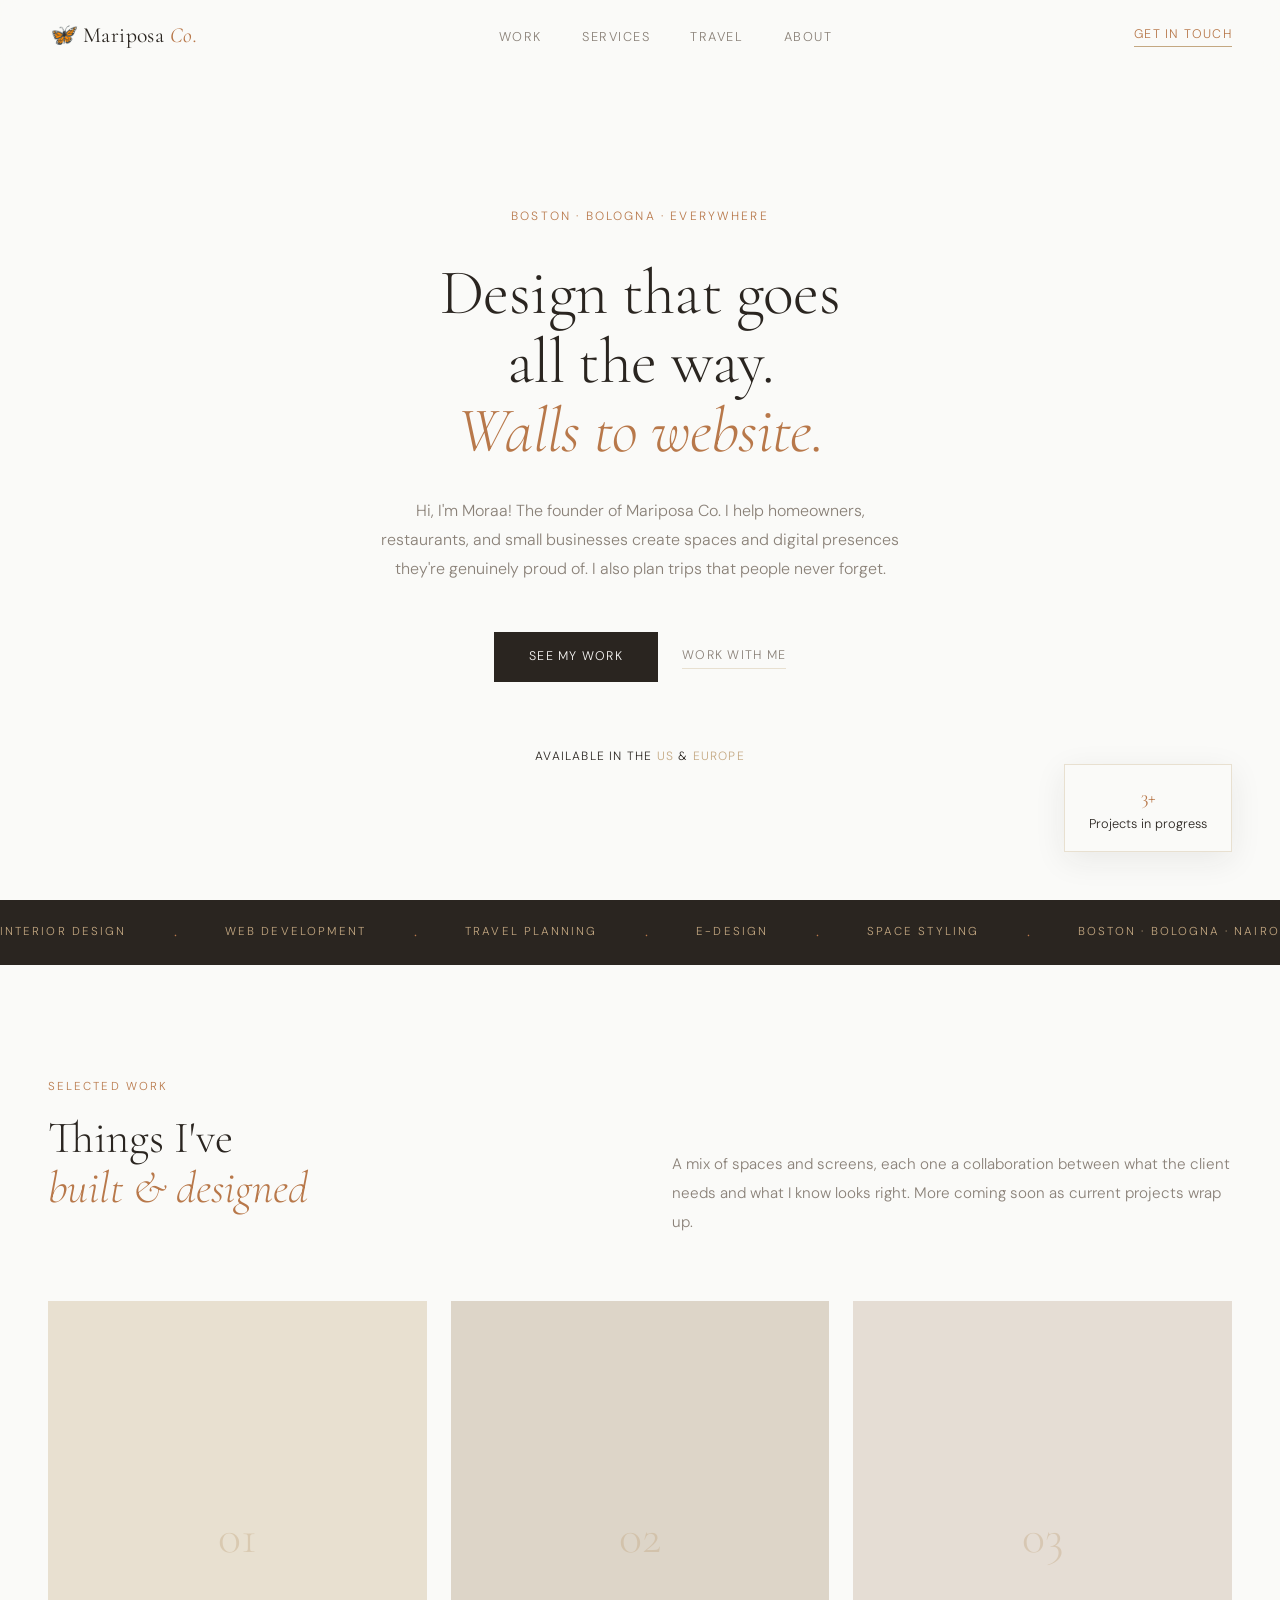
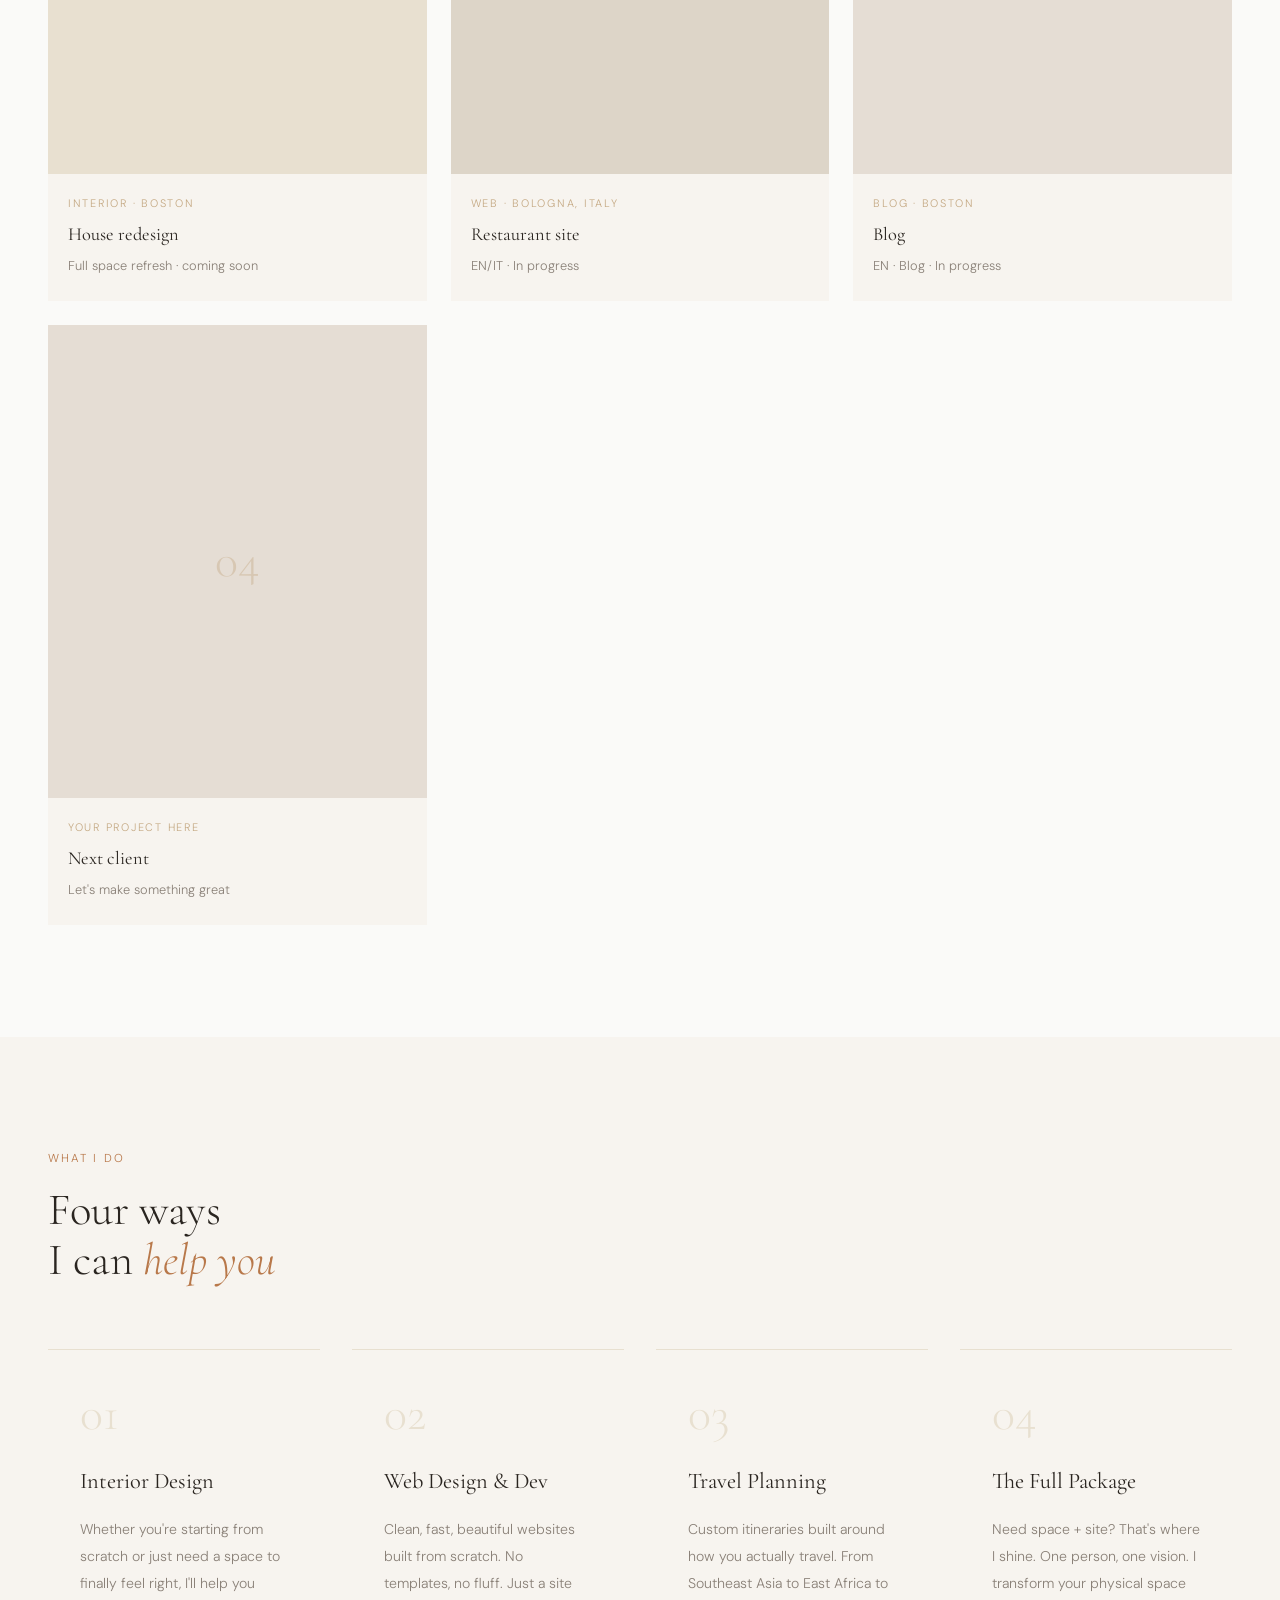
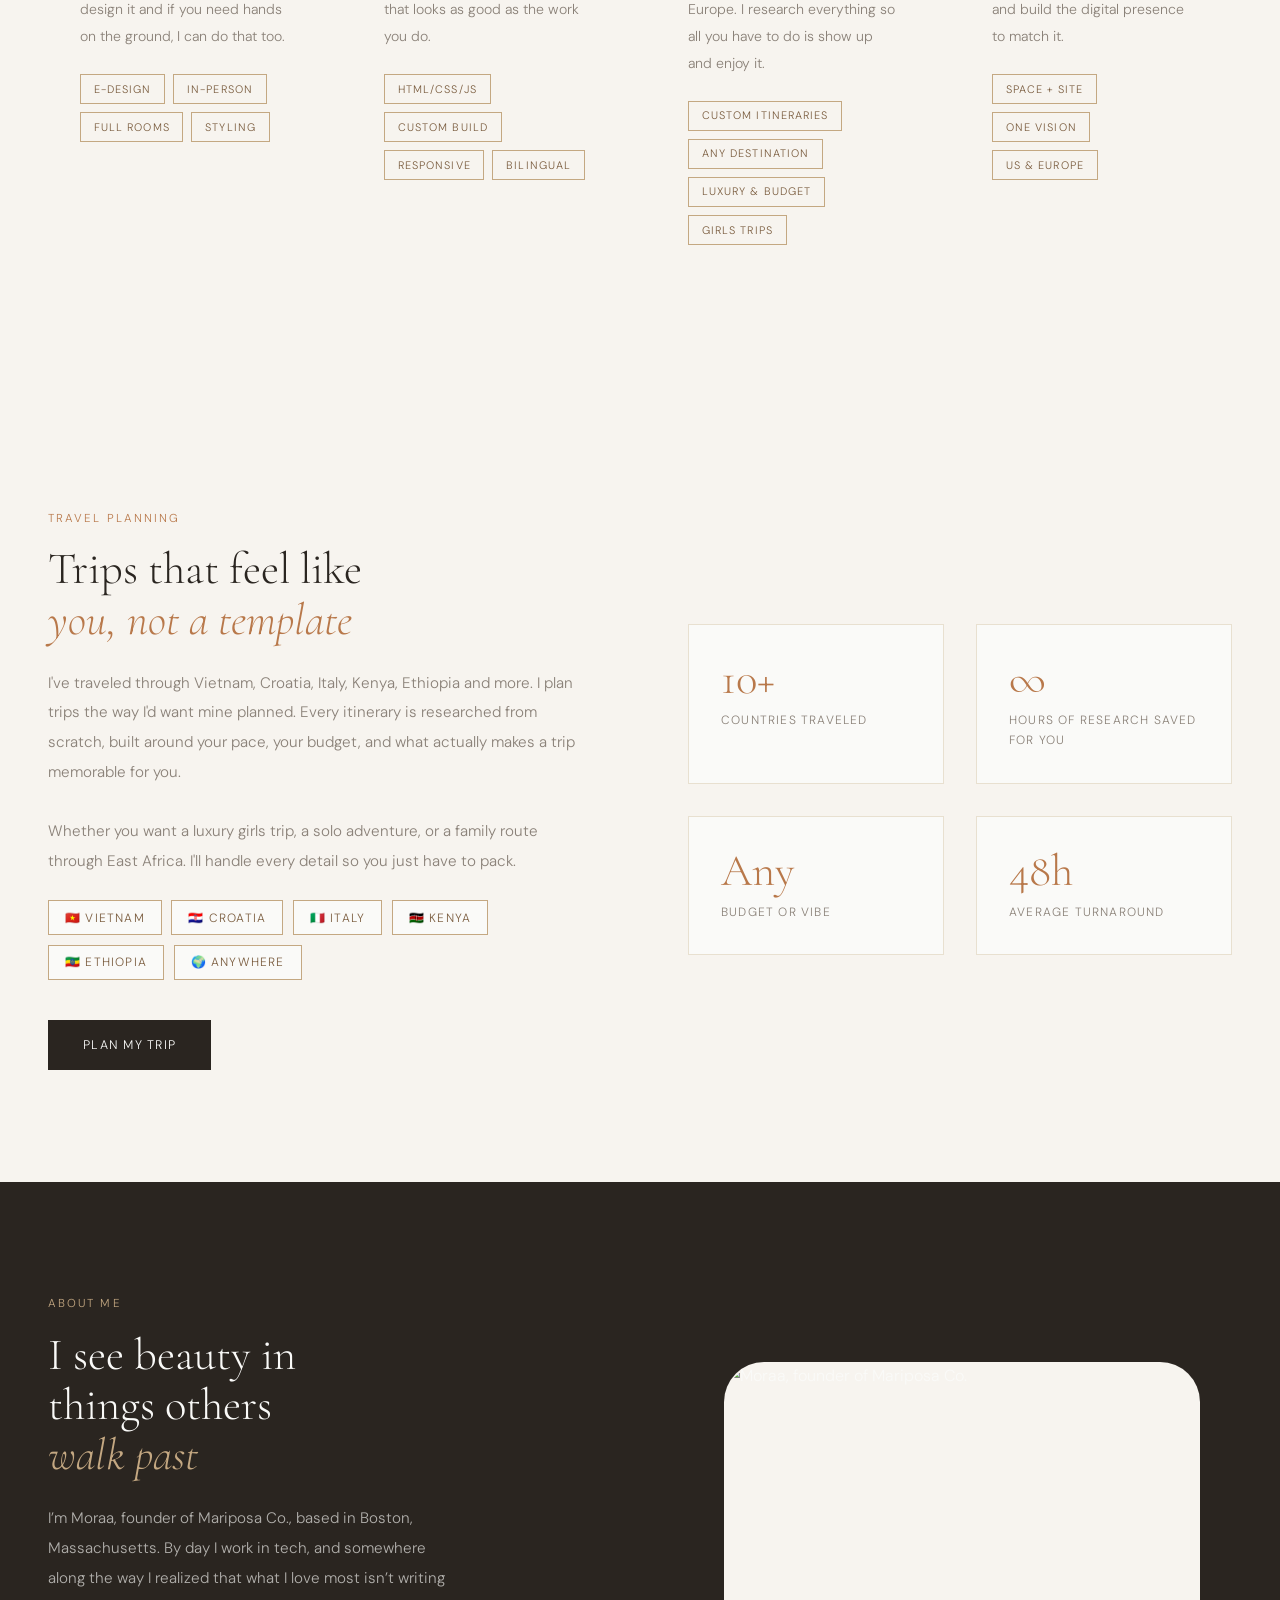
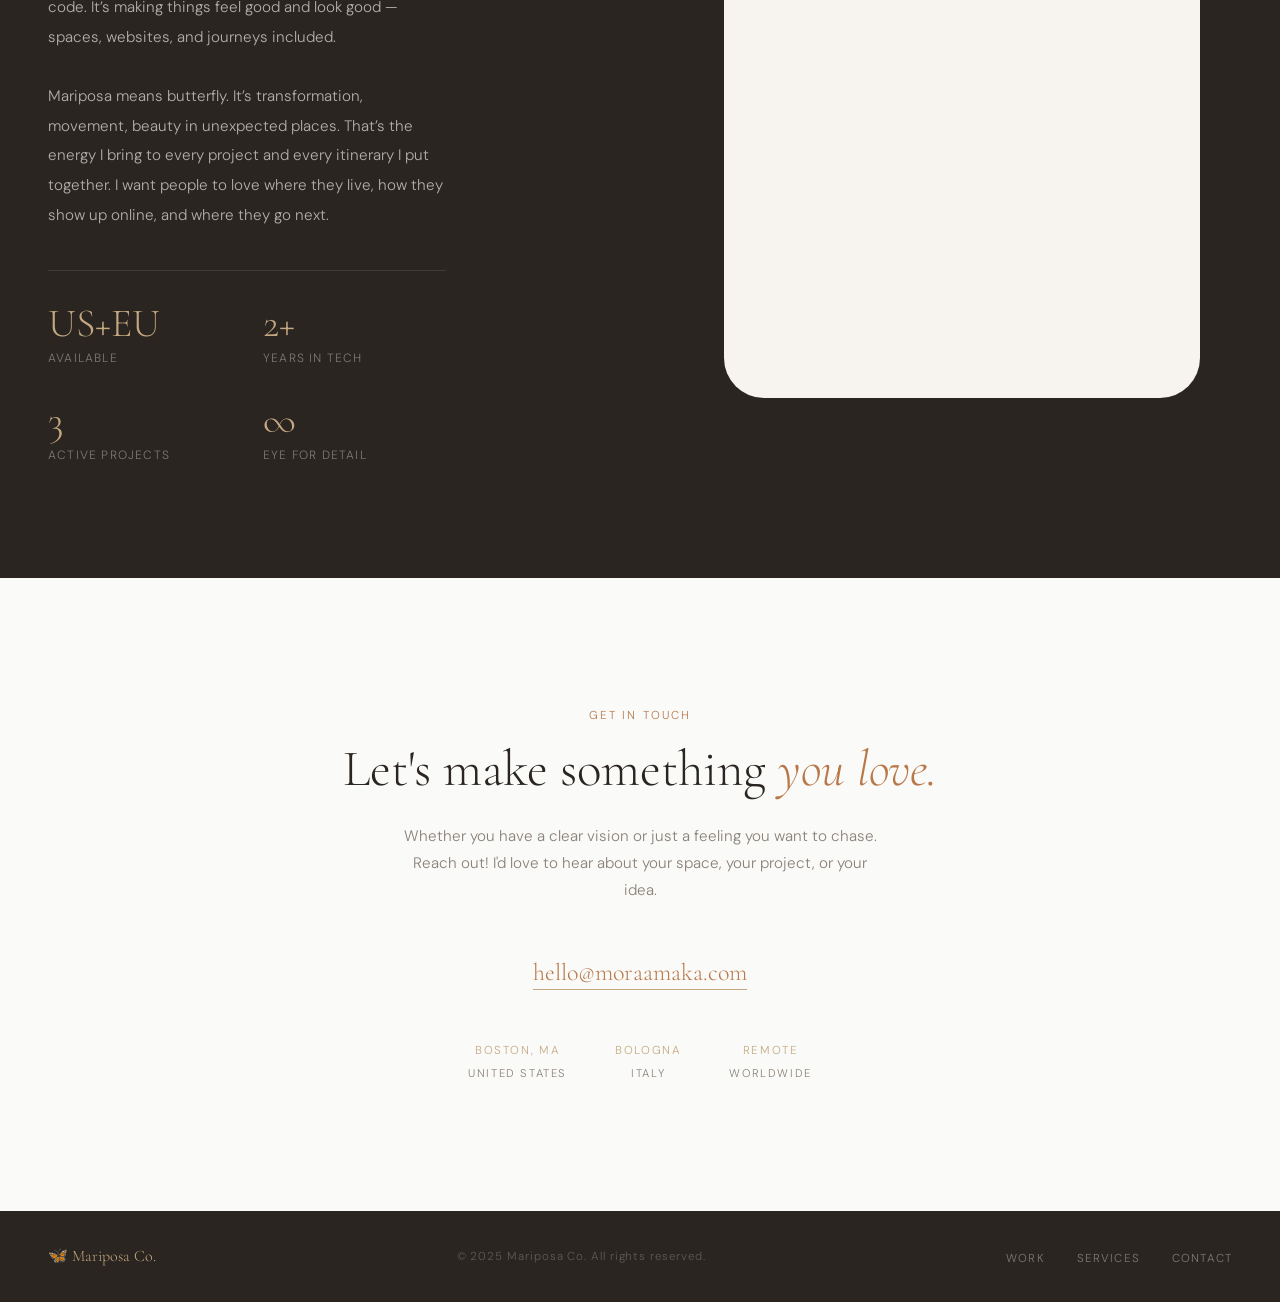
==== index.html @ f2d94863 "Mariposa website foundations" ====
<!DOCTYPE html>
<html lang="en">
<head>
  <meta charset="UTF-8">
  <meta name="viewport" content="width=device-width, initial-scale=1.0">
  <title>Mariposa Co. — Design & Travel, Beautifully Done</title>
  <link rel="preconnect" href="https://fonts.googleapis.com">
  <link rel="preconnect" href="https://fonts.gstatic.com" crossorigin>
  <link href="https://fonts.googleapis.com/css2?family=Cormorant+Garamond:ital,wght@0,300;0,400;0,500;1,300;1,400&family=DM+Sans:wght@300;400;500&display=swap" rel="stylesheet">
  <link rel="stylesheet" href="style.css">
</head>
<body>

<nav id="nav">
  <a href="#" class="nav-logo"><span class="nav-butterfly">🦋</span> Mariposa <span>Co.</span></a>
  <ul class="nav-links">
    <li><a href="#work">Work</a></li>
    <li><a href="#services">Services</a></li>
    <li><a href="#travel">Travel</a></li>
    <li><a href="#about">About</a></li>
  </ul>
  <a href="#contact" class="nav-cta">Get in touch</a>
</nav>

<section class="hero" id="home">
  <div class="hero-full">
    <p class="hero-eyebrow">Boston · Bologna · Everywhere</p>
    <h1 class="hero-headline">
      Design that goes<br>
      all the way.<br>
      <em>Walls to website.</em>
    </h1>
    <p class="hero-sub">
      Hi, I'm Moraa! The founder of Mariposa Co. I help homeowners, restaurants, and small businesses create spaces and digital presences they're genuinely proud of. I also plan trips that people never forget.
    </p>
    <div class="hero-actions">
      <a href="#work" class="btn-primary">See my work</a>
      <a href="#contact" class="btn-ghost">Work with me</a>
    </div>
    <p class="hero-location">Available in the <span>US</span> &amp; <span>Europe</span></p>
  </div>
  <div class="hero-tag">
    <strong>3+</strong>
    Projects in progress
  </div>
</section>

<div class="marquee-wrap">
  <div class="marquee-track">
    <span class="marquee-item">Interior Design</span>
    <span class="marquee-dot">·</span>
    <span class="marquee-item">Web Development</span>
    <span class="marquee-dot">·</span>
    <span class="marquee-item">Travel Planning</span>
    <span class="marquee-dot">·</span>
    <span class="marquee-item">E-Design</span>
    <span class="marquee-dot">·</span>
    <span class="marquee-item">Space Styling</span>
    <span class="marquee-dot">·</span>
    <span class="marquee-item">Boston · Bologna · Nairobi</span>
    <span class="marquee-dot">·</span>
    <span class="marquee-item">Interior Design</span>
    <span class="marquee-dot">·</span>
    <span class="marquee-item">Web Development</span>
    <span class="marquee-dot">·</span>
    <span class="marquee-item">Travel Planning</span>
    <span class="marquee-dot">·</span>
    <span class="marquee-item">E-Design</span>
    <span class="marquee-dot">·</span>
    <span class="marquee-item">Space Styling</span>
    <span class="marquee-dot">·</span>
    <span class="marquee-item">Boston · Bologna · Nairobi</span>
    <span class="marquee-dot">·</span>
  </div>
</div>

<section class="work" id="work">
  <div class="work-intro">
    <div>
      <p class="section-label reveal">Selected work</p>
      <h2 class="section-title reveal">Things I've<br><em>built & designed</em></h2>
    </div>
    <p class="work-desc reveal">
      A mix of spaces and screens, each one a collaboration between what the client needs and what I know looks right. More coming soon as current projects wrap up.
    </p>
  </div>

  <div class="work-grid">
    <div class="work-card reveal">
      <div class="work-card-img">
        <div class="work-card-img-inner">01</div>
        <div class="work-card-overlay">
          <a href="project-mather.html" target="_blank" rel="noopener"> View project →</a>
        </div>
      </div>
      <div class="work-card-body">
        <p class="work-card-type">Interior · Boston</p>
        <h3 class="work-card-title">House redesign</h3>
        <p class="work-card-sub">Full space refresh · coming soon</p>
      </div>
    </div>

    <div class="work-card reveal">
      <div class="work-card-img" style="background: #DDD5C8;">
        <div class="work-card-img-inner">02</div>
        <div class="work-card-overlay">View project →</div>
      </div>
      <div class="work-card-body">
        <p class="work-card-type">Web · Bologna, Italy</p>
        <h3 class="work-card-title">Restaurant site</h3>
        <p class="work-card-sub">EN/IT · In progress</p>
      </div>
    </div>

    <div class="work-card reveal">
      <div class="work-card-img" style="background: #E5DDD4;">
        <div class="work-card-img-inner">03</div>
        <div class="work-card-overlay">Coming soon</div>
      </div>
      <div class="work-card-body">
        <p class="work-card-type"> Blog · Boston</p>
        <h3 class="work-card-title">Blog</h3>
        <p class="work-card-sub">EN · Blog · In progress </p>
      </div>
    </div>
    <div class="work-card reveal">
      <div class="work-card-img" style="background: #E5DDD4;">
        <div class="work-card-img-inner">04</div>
        <div class="work-card-overlay">Coming soon</div>
      </div>
      <div class="work-card-body">
        <p class="work-card-type">Your project here</p>
        <h3 class="work-card-title">Next client</h3>
        <p class="work-card-sub">Let's make something great</p>
      </div>
    </div>
  </div>
</section>

<section class="services" id="services">
  <p class="section-label reveal">What I do</p>
  <h2 class="section-title reveal">Four ways<br>I can <em>help you</em></h2>

  <div class="services-grid">
    <div class="service-card reveal">
      <div class="service-num">01</div>
      <h3 class="service-title">Interior Design</h3>
      <p class="service-desc">Whether you're starting from scratch or just need a space to finally feel right, I'll help you design it and if you need hands on the ground, I can do that too.</p>
      <div class="service-tags">
        <span class="service-tag">E-design</span>
        <span class="service-tag">In-person</span>
        <span class="service-tag">Full rooms</span>
        <span class="service-tag">Styling</span>
      </div>
    </div>

    <div class="service-card reveal">
      <div class="service-num">02</div>
      <h3 class="service-title">Web Design & Dev</h3>
      <p class="service-desc">Clean, fast, beautiful websites built from scratch. No templates, no fluff. Just a site that looks as good as the work you do.</p>
      <div class="service-tags">
        <span class="service-tag">HTML/CSS/JS</span>
        <span class="service-tag">Custom build</span>
        <span class="service-tag">Responsive</span>
        <span class="service-tag">Bilingual</span>
      </div>
    </div>

    <div class="service-card reveal">
      <div class="service-num">03</div>
      <h3 class="service-title">Travel Planning</h3>
      <p class="service-desc">Custom itineraries built around how you actually travel. From Southeast Asia to East Africa to Europe. I research everything so all you have to do is show up and enjoy it.</p>
      <div class="service-tags">
        <span class="service-tag">Custom itineraries</span>
        <span class="service-tag">Any destination</span>
        <span class="service-tag">Luxury & budget</span>
        <span class="service-tag">Girls trips</span>
      </div>
    </div>

    <div class="service-card reveal">
      <div class="service-num">04</div>
      <h3 class="service-title">The Full Package</h3>
      <p class="service-desc">Need space + site? That's where I shine. One person, one vision. I transform your physical space and build the digital presence to match it.</p>
      <div class="service-tags">
        <span class="service-tag">Space + site</span>
        <span class="service-tag">One vision</span>
        <span class="service-tag">US & Europe</span>
      </div>
    </div>
  </div>
</section>

<section class="travel" id="travel">
  <div class="travel-inner">
    <div class="travel-left reveal">
      <p class="section-label">Travel planning</p>
      <h2 class="section-title">Trips that feel like<br><em>you, not a template</em></h2>
      <p class="travel-body">
        I've traveled through Vietnam, Croatia, Italy, Kenya, Ethiopia and more. I plan trips the way I'd want mine planned. Every itinerary is researched from scratch, built around your pace, your budget, and what actually makes a trip memorable for you.<br><br>
        Whether you want a luxury girls trip, a solo adventure, or a family route through East Africa. I'll handle every detail so you just have to pack.
      </p>
      <div class="travel-destinations reveal">
        <div class="travel-dest">🇻🇳 Vietnam</div>
        <div class="travel-dest">🇭🇷 Croatia</div>
        <div class="travel-dest">🇮🇹 Italy</div>
        <div class="travel-dest">🇰🇪 Kenya</div>
        <div class="travel-dest">🇪🇹 Ethiopia</div>
        <div class="travel-dest">🌍 Anywhere</div>
      </div>
      <a href="#contact" class="btn-primary" style="margin-top: 2.5rem; display: inline-block;">Plan my trip</a>
    </div>
    <div class="travel-right reveal">
      <div class="travel-stat-grid">
        <div class="travel-stat">
          <div class="travel-stat-num">10+</div>
          <div class="travel-stat-label">Countries traveled</div>
        </div>
        <div class="travel-stat">
          <div class="travel-stat-num">∞</div>
          <div class="travel-stat-label">Hours of research saved for you</div>
        </div>
        <div class="travel-stat">
          <div class="travel-stat-num">Any</div>
          <div class="travel-stat-label">Budget or vibe</div>
        </div>
        <div class="travel-stat">
          <div class="travel-stat-num">48h</div>
          <div class="travel-stat-label">Average turnaround</div>
        </div>
      </div>
    </div>
  </div>
</section>

<section class="about" id="about">
  <div class="about-left">
    <p class="section-label reveal">About me</p>
    <h2 class="section-title reveal">I see beauty in<br>things others<br><em>walk past</em></h2>
    <p class="about-body reveal">
      I’m Moraa, founder of Mariposa Co., based in Boston, Massachusetts. By day I work in tech, and somewhere along the way I realized that what I love most isn’t writing code. It’s making things feel good and look good — spaces, websites, and journeys included.<br><br>
      Mariposa means butterfly. It’s transformation, movement, beauty in unexpected places. That’s the energy I bring to every project and every itinerary I put together. I want people to love where they live, how they show up online, and where they go next.
    </p>
    <div class="about-stats reveal">
      <div class="stat-item">
        <div class="stat-num">US+EU</div>
        <div class="stat-label">Available</div>
      </div>
      <div class="stat-item">
        <div class="stat-num">2+</div>
        <div class="stat-label">Years in tech</div>
      </div>
      <div class="stat-item">
        <div class="stat-num">3</div>
        <div class="stat-label">Active projects</div>
      </div>
      <div class="stat-item">
        <div class="stat-num">∞</div>
        <div class="stat-label">Eye for detail</div>
      </div>
    </div>
  </div>
  <div class="about-right reveal">
    <img src="IMG_1228_non.png" alt="Moraa, founder of Mariposa Co." class="about-photo" />
  </div>
</section>

<section class="contact" id="contact">
  <p class="section-label reveal">Get in touch</p>
  <h2 class="section-title reveal">Let's make something <em>you love.</em></h2>
  <p class="contact-sub reveal">
    Whether you have a clear vision or just a feeling you want to chase. Reach out! I'd love to hear about your space, your project, or your idea.
  </p>
  <a href="mailto:hello@moraamaka.com" class="contact-email reveal">hello@moraamaka.com</a>
  <div class="contact-locations reveal">
    <div class="contact-loc">Boston, MA<span>United States</span></div>
    <div class="contact-loc">Bologna<span>Italy</span></div>
    <div class="contact-loc">Remote<span>Worldwide</span></div>
  </div>
</section>

<footer>
  <a href="#" class="footer-logo">🦋 Mariposa Co.</a>
  <p class="footer-copy">© 2025 Mariposa Co. All rights reserved.</p>
  <ul class="footer-links">
    <li><a href="#work">Work</a></li>
    <li><a href="#services">Services</a></li>
    <li><a href="#contact">Contact</a></li>
  </ul>
</footer>

<script src="main.js"></script>
</body>
</html>
---- style.css ----
*, *::before, *::after { box-sizing: border-box; margin: 0; padding: 0; }

:root {
  --cream: #F7F4EF;
  --warm-white: #FAFAF8;
  --sand: #E8E0D0;
  --clay: #C4A882;
  --bark: #7A5C3E;
  --charcoal: #2A2520;
  --muted: #8A8178;
  --accent: #B8784A;
  --serif: 'Cormorant Garamond', Georgia, serif;
  --sans: 'DM Sans', sans-serif;
  --transition: 0.4s cubic-bezier(0.16, 1, 0.3, 1);
  --nav-height: 72px;
}

html { scroll-behavior: smooth; }

body {
  background: var(--warm-white);
  color: var(--charcoal);
  font-family: var(--sans);
  font-weight: 300;
  line-height: 1.7;
  overflow-x: hidden;
}

/* NAV */
nav {
  position: fixed;
  top: 0; left: 0; right: 0;
  height: var(--nav-height);
  z-index: 100;
  display: flex;
  align-items: center;
  justify-content: space-between;
  padding: 0 3rem;
  background: rgba(250, 250, 248, 0.88);
  backdrop-filter: blur(12px);
  border-bottom: 0.5px solid transparent;
  transition: border-color 0.3s;
}
nav.scrolled { border-bottom-color: var(--sand); }

.nav-logo {
  font-family: var(--serif);
  font-size: 1.35rem;
  font-weight: 400;
  letter-spacing: 0.02em;
  color: var(--charcoal);
  text-decoration: none;
}
.nav-logo span { color: var(--accent); font-style: italic; }
.nav-butterfly { font-style: normal; margin-right: 2px; }

.nav-links {
  display: flex;
  gap: 2.5rem;
  list-style: none;
}
.nav-links a {
  font-size: 0.8rem;
  letter-spacing: 0.12em;
  text-transform: uppercase;
  color: var(--muted);
  text-decoration: none;
  transition: color var(--transition);
}
.nav-links a:hover { color: var(--charcoal); }

.nav-cta {
  font-size: 0.78rem;
  letter-spacing: 0.1em;
  text-transform: uppercase;
  color: var(--accent);
  text-decoration: none;
  border-bottom: 1px solid var(--clay);
  padding-bottom: 1px;
  transition: color var(--transition), border-color var(--transition);
}
.nav-cta:hover { color: var(--bark); border-color: var(--bark); }

/* HERO */
.hero {
  min-height: 100vh;
  display: flex;
  flex-direction: column;
  align-items: center;
  justify-content: center;
  text-align: center;
  padding: calc(var(--nav-height) + 4rem) 3rem 4rem;
  position: relative;
  background: var(--warm-white);
}

.hero-full {
  max-width: 800px;
  display: flex;
  flex-direction: column;
  align-items: center;
}

.hero-sub {
  font-size: 1rem;
  color: var(--muted);
  max-width: 520px;
  line-height: 1.8;
  margin-bottom: 3rem;
  opacity: 0;
  animation: fadeUp 0.8s cubic-bezier(0.16, 1, 0.3, 1) 0.5s forwards;
}

.hero-tag {
  position: absolute;
  bottom: 3rem;
  right: 3rem;
  background: var(--warm-white);
  border: 0.5px solid var(--sand);
  padding: 1rem 1.5rem;
  font-size: 0.8rem;
  color: var(--charcoal);
  box-shadow: 0 8px 32px rgba(42,37,32,0.08);
}
.hero-tag strong { display: block; font-size: 1.2rem; font-family: var(--serif); font-weight: 400; color: var(--accent); }

.hero-eyebrow {
  font-size: 0.75rem;
  letter-spacing: 0.18em;
  text-transform: uppercase;
  color: var(--accent);
  margin-bottom: 2rem;
  opacity: 0;
  animation: fadeUp 0.8s cubic-bezier(0.16, 1, 0.3, 1) 0.2s forwards;
}

.hero-headline {
  font-family: var(--serif);
  font-size: clamp(3rem, 5vw, 5rem);
  font-weight: 300;
  line-height: 1.08;
  letter-spacing: -0.01em;
  color: var(--charcoal);
  margin-bottom: 2rem;
  opacity: 0;
  animation: fadeUp 0.8s cubic-bezier(0.16, 1, 0.3, 1) 0.35s forwards;
}
.hero-headline em {
  font-style: italic;
  color: var(--accent);
}

.hero-actions {
  display: flex;
  gap: 1.5rem;
  align-items: center;
  opacity: 0;
  animation: fadeUp 0.8s cubic-bezier(0.16, 1, 0.3, 1) 0.65s forwards;
}

.btn-primary {
  display: inline-block;
  padding: 0.9rem 2.2rem;
  background: var(--charcoal);
  color: var(--warm-white);
  font-family: var(--sans);
  font-size: 0.78rem;
  letter-spacing: 0.1em;
  text-transform: uppercase;
  text-decoration: none;
  transition: background var(--transition), transform var(--transition);
}
.btn-primary:hover { background: var(--bark); transform: translateY(-1px); }

.btn-ghost {
  font-size: 0.78rem;
  letter-spacing: 0.1em;
  text-transform: uppercase;
  color: var(--muted);
  text-decoration: none;
  border-bottom: 1px solid var(--sand);
  padding-bottom: 2px;
  transition: color var(--transition), border-color var(--transition);
}
.btn-ghost:hover { color: var(--charcoal); border-color: var(--clay); }

.hero-location {
  margin-top: 4rem;
  font-size: 0.75rem;
  letter-spacing: 0.1em;
  color: var(#8A8178);
  text-transform: uppercase;
  opacity: 0;
  animation: fadeUp 0.8s cubic-bezier(0.16, 1, 0.3, 1) 0.8s forwards;
}
.hero-location span { color: var(--clay); }

/* MARQUEE */
.marquee-wrap {
  background: var(--charcoal);
  padding: 1rem 0;
  overflow: hidden;
  white-space: nowrap;
}
.marquee-track {
  display: inline-flex;
  gap: 3rem;
  animation: marquee 20s linear infinite;
}
.marquee-item {
  font-size: 0.72rem;
  letter-spacing: 0.18em;
  text-transform: uppercase;
  color: var(--clay);
}
.marquee-dot { color: var(--accent); }

/* SECTION COMMONS */
section { padding: 7rem 3rem; }

.section-label {
  font-size: 0.72rem;
  letter-spacing: 0.18em;
  text-transform: uppercase;
  color: var(--accent);
  margin-bottom: 1rem;
}

.section-title {
  font-family: var(--serif);
  font-size: clamp(2.2rem, 3.5vw, 3.5rem);
  font-weight: 300;
  line-height: 1.12;
  color: var(--charcoal);
  margin-bottom: 1.5rem;
}
.section-title em { font-style: italic; color: var(--accent); }

/* WORK */
.work { background: var(--warm-white); }

.work-intro {
  display: grid;
  grid-template-columns: 1fr 1fr;
  gap: 4rem;
  align-items: end;
  margin-bottom: 4rem;
}

.work-desc {
  color: var(--muted);
  font-size: 0.95rem;
  line-height: 1.9;
}

.work-grid {
  display: grid;
  grid-template-columns: repeat(3, 1fr);
  gap: 1.5rem;
}

.work-card {
  background: var(--cream);
  overflow: hidden;
  cursor: pointer;
  transition: transform var(--transition);
  position: sticky;
}
.work-card:hover { transform: translateY(-4px); }
.work-card:hover .work-card-overlay { opacity: 1; }
.work-card-overlay a:visited {
  color: inherit;
}

.work-card-img {
  width: 100%;
  aspect-ratio: 4/5;
  background: var(--sand);
  display: flex;
  align-items: center;
  justify-content: center;
  position: relative;
  overflow: hidden;
}

.work-card-img-inner {
  font-family: var(--serif);
  font-size: 3rem;
  color: var(--clay);
  opacity: 0.4;
}

.work-card-overlay {
  position: absolute;
  inset: 0;
  background: rgba(42,37,32,0.6);
  display: flex;
  align-items: center;
  justify-content: center;
  opacity: 0;
  transition: opacity var(--transition);
  font-size: 0.72rem;
  letter-spacing: 0.14em;
  text-transform: uppercase;
  color: var(--warm-white);
}

.work-card-body {
  padding: 1.25rem 1.25rem 1.5rem;
}

.work-card-type {
  font-size: 0.68rem;
  letter-spacing: 0.16em;
  text-transform: uppercase;
  color: var(--clay);
  margin-bottom: 0.4rem;
}

.work-card-title {
  font-family: var(--serif);
  font-size: 1.15rem;
  font-weight: 400;
  color: var(--charcoal);
  margin-bottom: 0.3rem;
}

.work-card-sub {
  font-size: 0.8rem;
  color: var(--muted);
}

/* SERVICES */
.services { background: var(--cream); }

.services-grid {
  display: grid;
  grid-template-columns: repeat(4, 1fr);
  gap: 2rem;
  margin-top: 4rem;
}

/* TRAVEL */
.travel {
  background: var(--cream);
  padding: 7rem 3rem;
}
.travel-inner {
  display: grid;
  grid-template-columns: 1fr 1fr;
  gap: 6rem;
  align-items: center;
}
.travel-body {
  font-size: 0.95rem;
  color: var(--muted);
  line-height: 1.95;
  margin-bottom: 1.5rem;
}
.travel-destinations {
  display: flex;
  flex-wrap: wrap;
  gap: 0.6rem;
  margin-top: 1.5rem;
}
.travel-dest {
  font-size: 0.75rem;
  letter-spacing: 0.1em;
  text-transform: uppercase;
  padding: 0.4rem 1rem;
  border: 0.5px solid var(--clay);
  color: var(--bark);
  background: var(--warm-white);
}
.travel-stat-grid {
  display: grid;
  grid-template-columns: 1fr 1fr;
  gap: 2rem;
}
.travel-stat {
  padding: 2rem;
  border: 0.5px solid var(--sand);
  background: var(--warm-white);
}
.travel-stat-num {
  font-family: var(--serif);
  font-size: 2.8rem;
  font-weight: 300;
  color: var(--accent);
  line-height: 1;
  margin-bottom: 0.5rem;
}
.travel-stat-label {
  font-size: 0.75rem;
  letter-spacing: 0.1em;
  text-transform: uppercase;
  color: var(--muted);
}

.service-card {
  padding: 2.5rem 2rem;
  border-top: 1px solid var(--sand);
  transition: border-color var(--transition);
}
.service-card:hover { border-color: var(--clay); }

.service-num {
  font-family: var(--serif);
  font-size: 3rem;
  color: var(--sand);
  line-height: 1;
  margin-bottom: 1.5rem;
}

.service-title {
  font-family: var(--serif);
  font-size: 1.4rem;
  font-weight: 400;
  color: var(--charcoal);
  margin-bottom: 1rem;
}

.service-desc {
  font-size: 0.88rem;
  color: var(--muted);
  line-height: 1.9;
  margin-bottom: 1.5rem;
}

.service-tags {
  display: flex;
  flex-wrap: wrap;
  gap: 0.5rem;
}

.service-tag {
  font-size: 0.68rem;
  letter-spacing: 0.1em;
  text-transform: uppercase;
  padding: 0.3rem 0.8rem;
  border: 0.5px solid var(--clay);
  color: var(--bark);
}

/* ABOUT */
.about {
  background: var(--charcoal);
  color: var(--warm-white);
  display: grid;
  grid-template-columns: 1fr 1fr;
  gap: 6rem;
  align-items: center;
}

.about .section-label { color: var(--clay); }
.about .section-title { color: var(--warm-white); }
.about .section-title em { color: var(--clay); }

.about-body {
  font-size: 0.95rem;
  color: rgba(250,250,248,0.65);
  line-height: 1.95;
  margin-bottom: 2.5rem;
}

.about-stats {
  display: grid;
  grid-template-columns: 1fr 1fr;
  gap: 2rem;
  border-top: 0.5px solid rgba(250,250,248,0.1);
  padding-top: 2rem;
}

.stat-num {
  font-family: var(--serif);
  font-size: 2.5rem;
  font-weight: 300;
  color: var(--clay);
  line-height: 1;
  margin-bottom: 0.3rem;
}
.stat-label {
  font-size: 0.75rem;
  letter-spacing: 0.1em;
  text-transform: uppercase;
  color: rgba(250,250,248,0.4);
}

.about-right {
  position: relative;
  height: 700px;
  width: 540px;
  overflow: visible;
  background: var(--charcoal);
  display: flex;
  align-items: center;
  justify-content: flex-end;
  padding: 2rem;
  margin-left: 150px;
}

.about-photo {
  width: 100%;
  height: 100%;
  object-fit: none;
  object-position: center center;
  display: block;
  image-rendering: -webkit-optimize-contrast;
  image-rendering: crisp-edges;
  border-radius: 40px;
  background: #F7F4EF;
  
}

/* CONTACT */
.contact {
  background: var(--warm-white);
  text-align: center;
  padding: 8rem 3rem;
}

.contact .section-title {
  font-size: clamp(2.5rem, 4vw, 4.5rem);
  max-width: 700px;
  margin: 0 auto 1.5rem;
}

.contact-sub {
  font-size: 0.95rem;
  color: var(--muted);
  max-width: 480px;
  margin: 0 auto 3rem;
  line-height: 1.8;
}

.contact-email {
  font-family: var(--serif);
  font-size: 1.5rem;
  color: var(--accent);
  text-decoration: none;
  border-bottom: 1px solid var(--clay);
  padding-bottom: 2px;
  transition: color var(--transition);
}
.contact-email:hover { color: var(--bark); }

.contact-locations {
  margin-top: 3rem;
  display: flex;
  justify-content: center;
  gap: 3rem;
}

.contact-loc {
  font-size: 0.72rem;
  letter-spacing: 0.14em;
  text-transform: uppercase;
  color: var(--clay);
}
.contact-loc span { display: block; color: var(--muted); margin-top: 0.2rem; font-size: 0.7rem; }

/* FOOTER */
footer {
  background: var(--charcoal);
  padding: 2rem 3rem;
  display: flex;
  align-items: center;
  justify-content: space-between;
}

.footer-logo {
  font-family: var(--serif);
  font-size: 1rem;
  color: var(--clay);
  text-decoration: none;
}

.footer-copy {
  font-size: 0.72rem;
  letter-spacing: 0.08em;
  color: rgba(250,250,248,0.25);
}

.footer-links {
  display: flex;
  gap: 2rem;
  list-style: none;
}
.footer-links a {
  font-size: 0.72rem;
  letter-spacing: 0.1em;
  text-transform: uppercase;
  color: rgba(250,250,248,0.4);
  text-decoration: none;
  transition: color var(--transition);
}
.footer-links a:hover { color: var(--clay); }

/* ANIMATIONS */
@keyframes fadeUp {
  from { opacity: 0; transform: translateY(24px); }
  to { opacity: 1; transform: translateY(0); }
}
@keyframes fadeIn {
  from { opacity: 0; }
  to { opacity: 1; }
}
@keyframes marquee {
  from { transform: translateX(0); }
  to { transform: translateX(-50%); }
}

.reveal {
  opacity: 0;
  transform: translateY(32px);
  transition: opacity 0.8s var(--transition), transform 0.8s var(--transition);
}
.reveal.visible {
  opacity: 1;
  transform: translateY(0);
}

/* RESPONSIVE */
@media (max-width: 900px) {
  nav { padding: 0 1.5rem; }
  .nav-links { display: none; }
  .hero { padding: 6rem 1.5rem 4rem; }
  .hero-full { max-width: 100%; }
  .work-intro { grid-template-columns: 1fr; gap: 1.5rem; }
  .work-grid { grid-template-columns: 1fr 1fr; }
  .services-grid { grid-template-columns: 1fr 1fr; }
  .travel-inner { grid-template-columns: 1fr; gap: 3rem; }
  .about { grid-template-columns: 1fr; padding: 4rem 1.5rem; }
  .about-right { height: 280px; }
  section { padding: 5rem 1.5rem; }
  .contact-locations { flex-direction: column; gap: 1.2rem; align-items: center; }
  footer { flex-direction: column; gap: 1rem; text-align: center; }
}
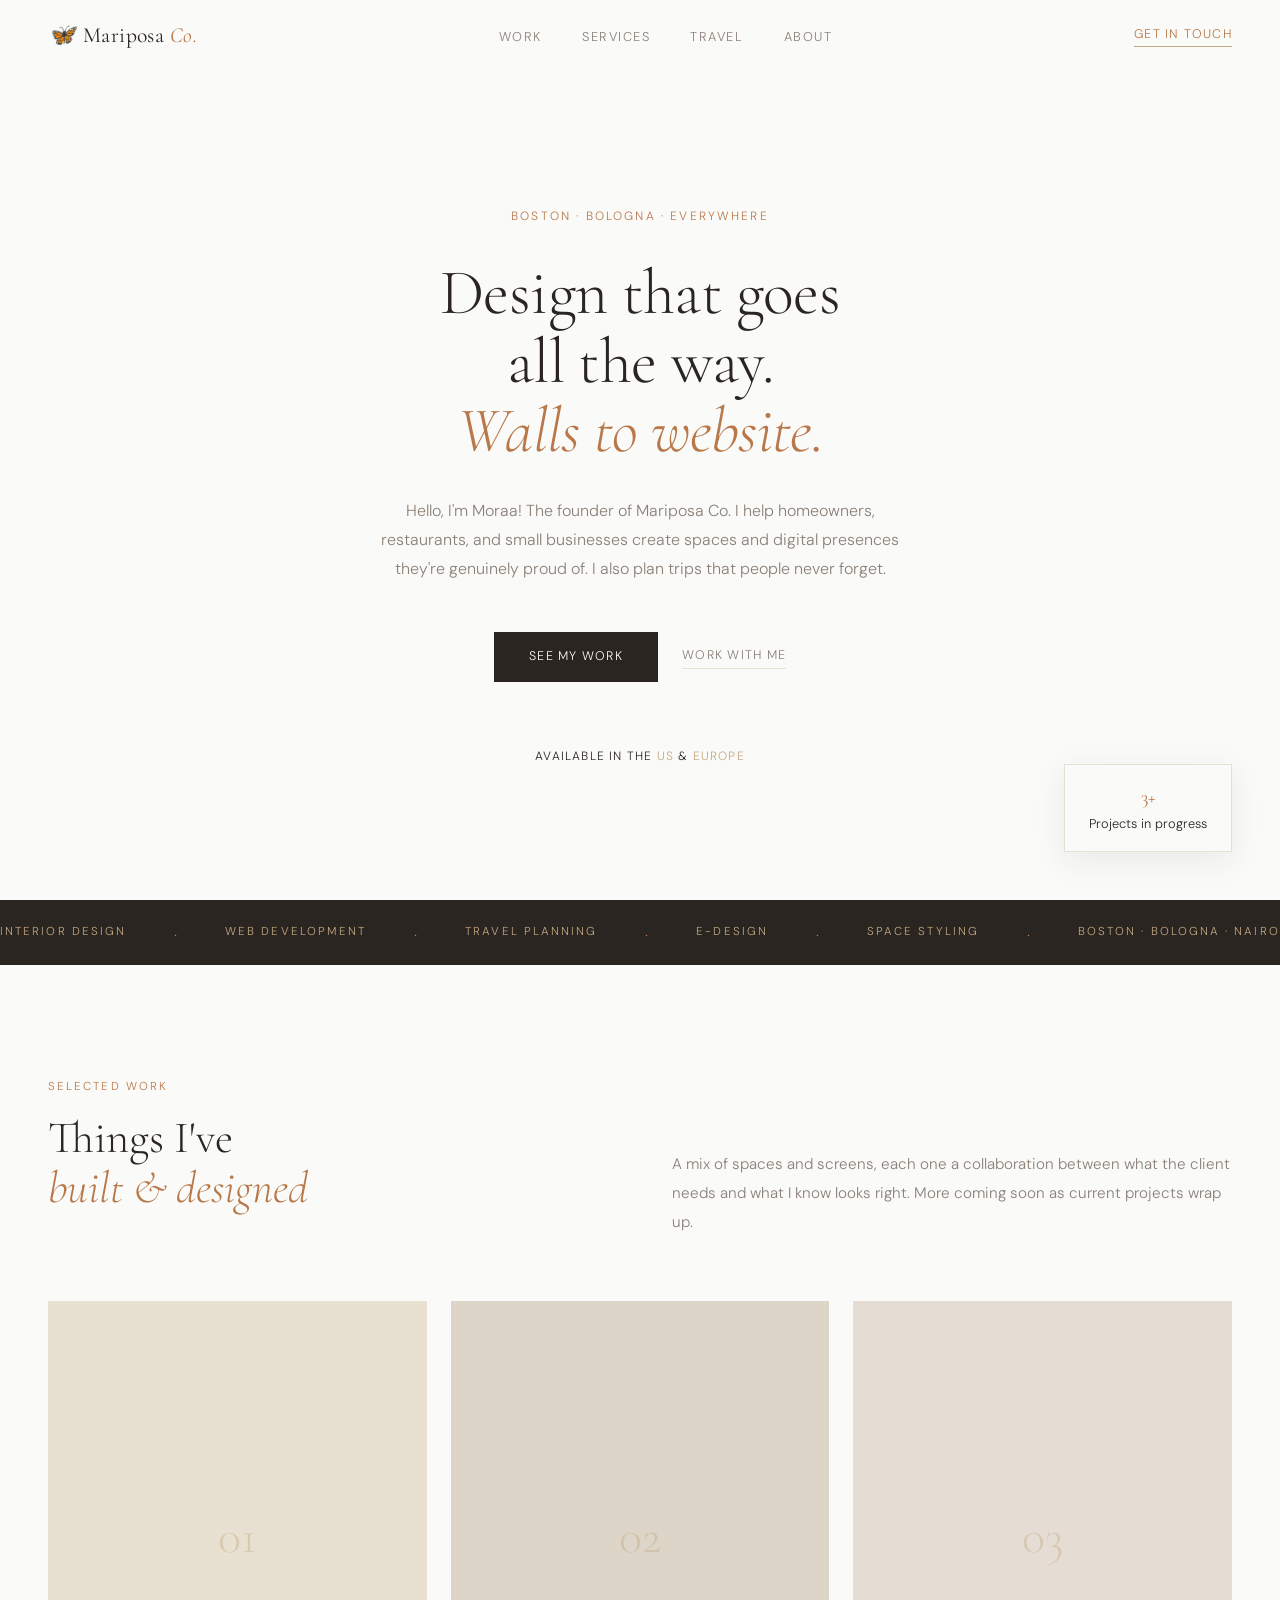
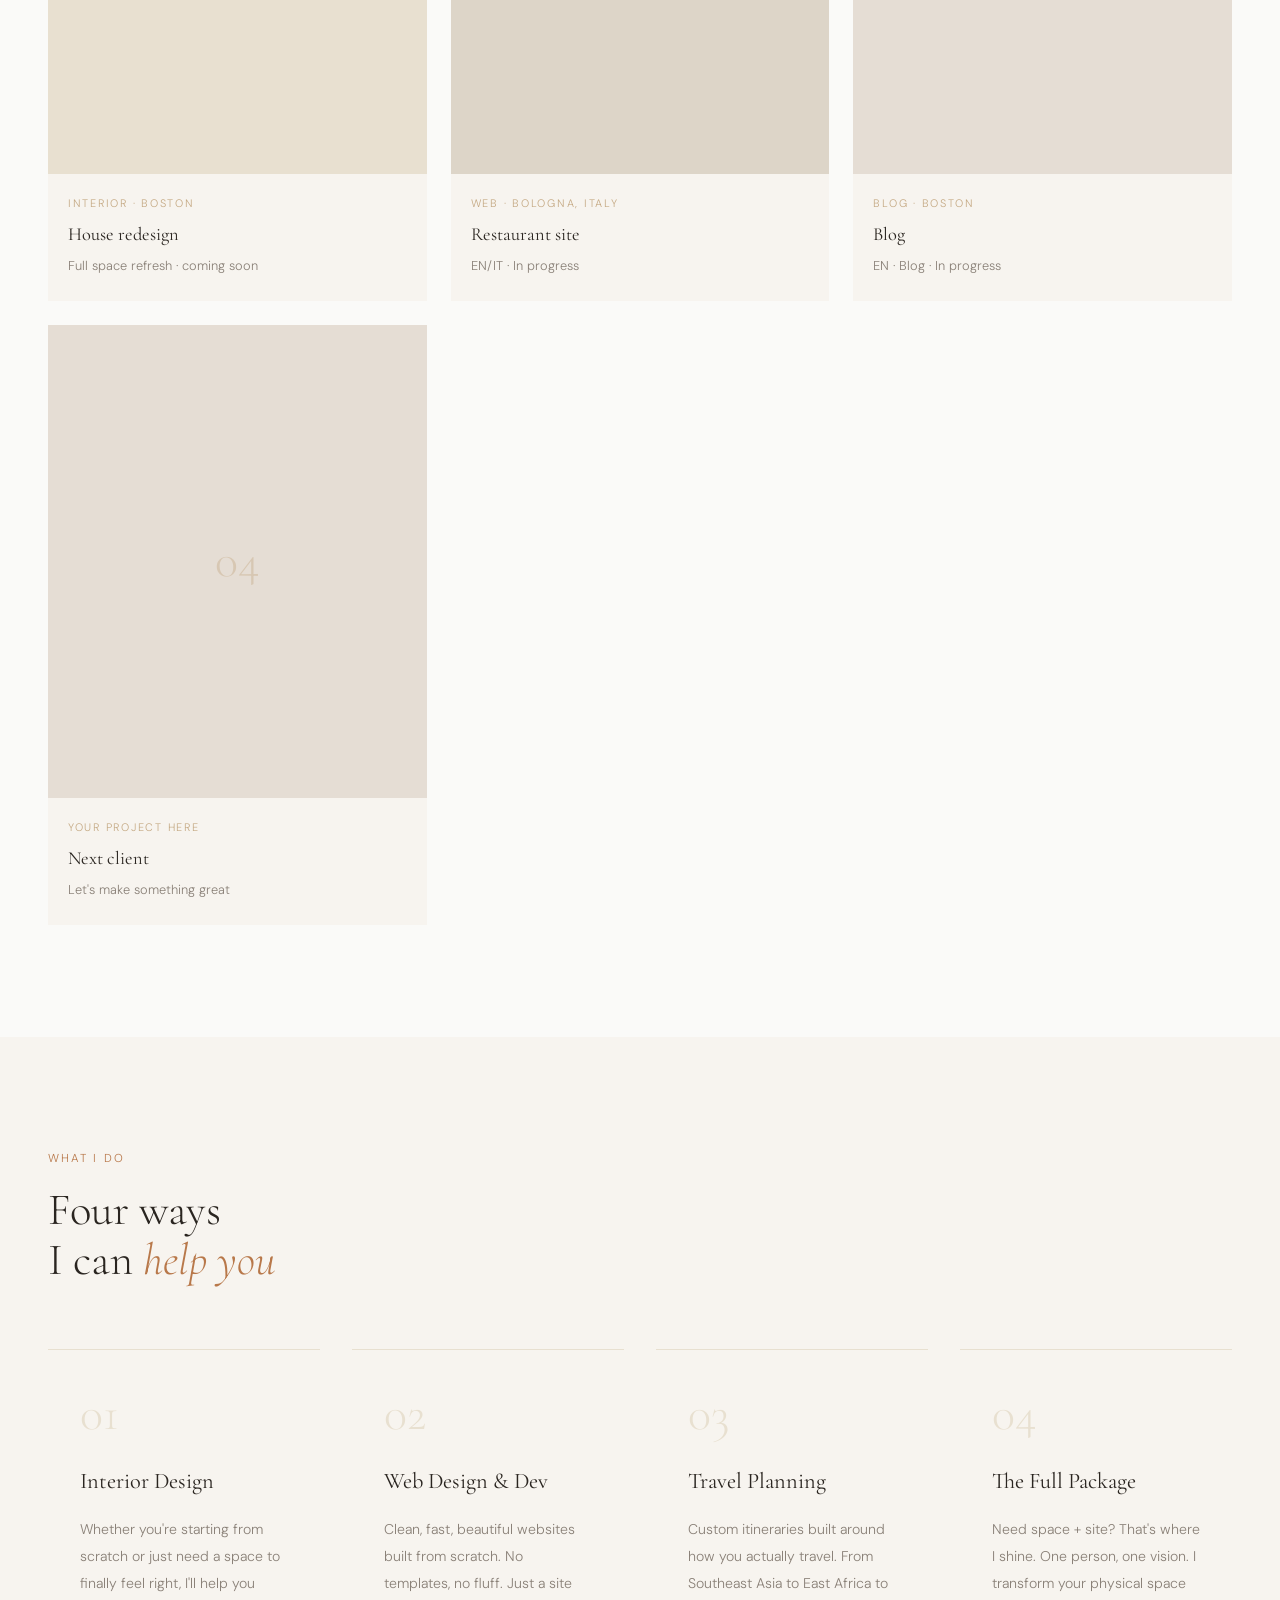
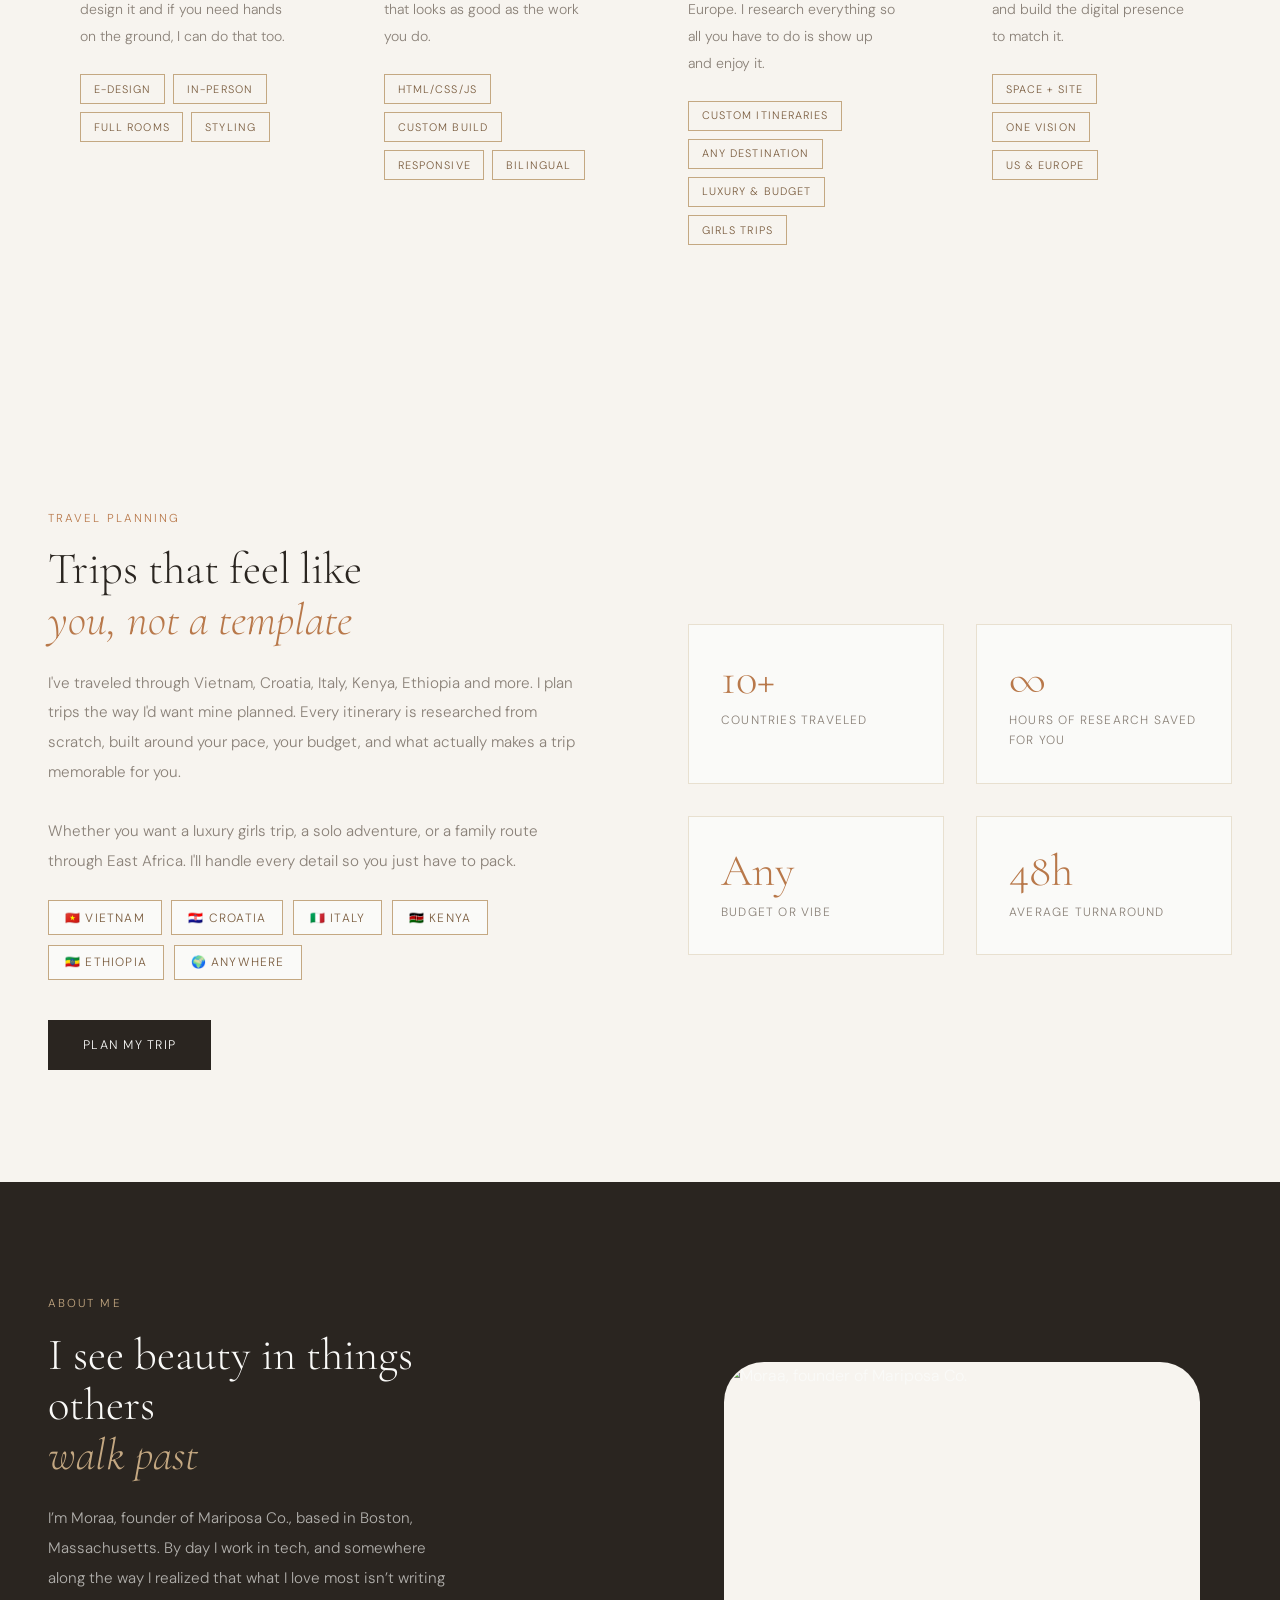
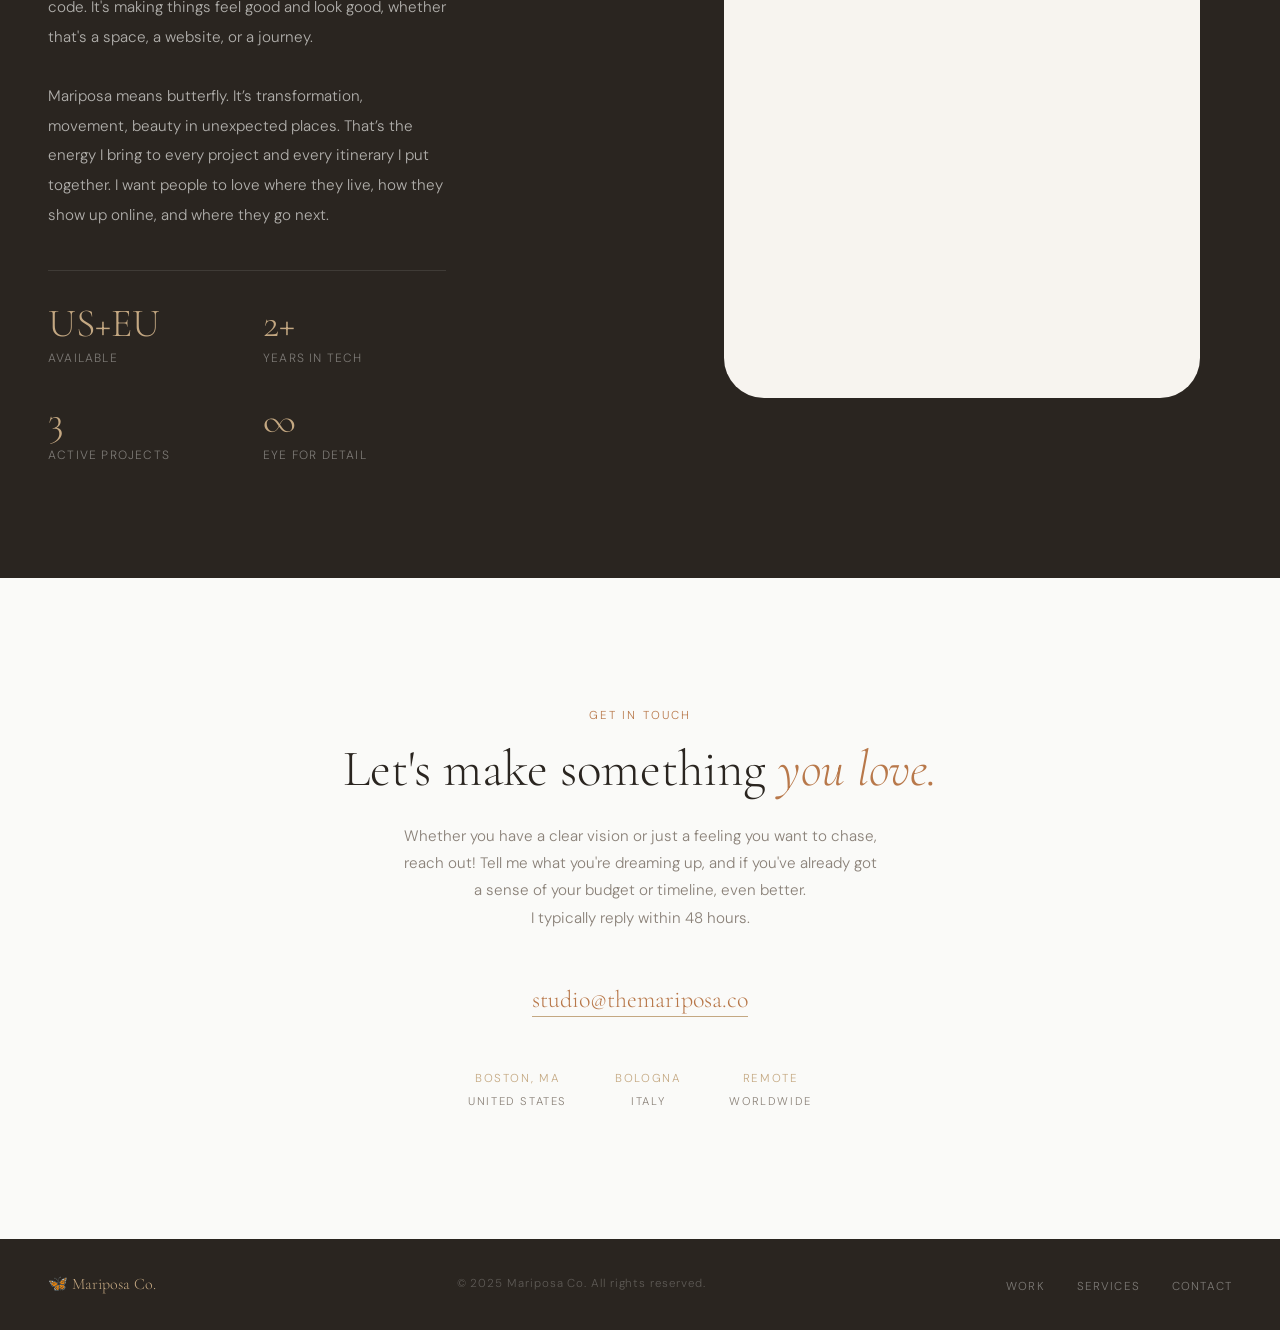
==== commit 970f8978: "Refining prior to launch refining the site prior to launching it" ====
--- a/index.html
+++ b/index.html
@@ -3,7 +3,7 @@
 <head>
   <meta charset="UTF-8">
   <meta name="viewport" content="width=device-width, initial-scale=1.0">
-  <title>Mariposa Co. — Design & Travel, Beautifully Done</title>
+  <title>Mariposa Co. </title>
   <link rel="preconnect" href="https://fonts.googleapis.com">
   <link rel="preconnect" href="https://fonts.gstatic.com" crossorigin>
   <link href="https://fonts.googleapis.com/css2?family=Cormorant+Garamond:ital,wght@0,300;0,400;0,500;1,300;1,400&family=DM+Sans:wght@300;400;500&display=swap" rel="stylesheet">
@@ -31,7 +31,7 @@
       <em>Walls to website.</em>
     </h1>
     <p class="hero-sub">
-      Hi, I'm Moraa! The founder of Mariposa Co. I help homeowners, restaurants, and small businesses create spaces and digital presences they're genuinely proud of. I also plan trips that people never forget.
+      Hello, I'm Moraa! The founder of Mariposa Co. I help homeowners, restaurants, and small businesses create spaces and digital presences they're genuinely proud of. I also plan trips that people never forget.
     </p>
     <div class="hero-actions">
       <a href="#work" class="btn-primary">See my work</a>
@@ -90,7 +90,7 @@
       <div class="work-card-img">
         <div class="work-card-img-inner">01</div>
         <div class="work-card-overlay">
-          <a href="project-mather.html" target="_blank" rel="noopener"> View project →</a>
+          <a href="project-mather.html" target="_blank"> View project →</a>
         </div>
       </div>
       <div class="work-card-body">
@@ -103,7 +103,9 @@
     <div class="work-card reveal">
       <div class="work-card-img" style="background: #DDD5C8;">
         <div class="work-card-img-inner">02</div>
-        <div class="work-card-overlay">View project →</div>
+        <div class="work-card-overlay">
+          <a href="project-tarallucci.html" target="_blank" rel="noopener"> View project →</a>
+        </div>
       </div>
       <div class="work-card-body">
         <p class="work-card-type">Web · Bologna, Italy</p>
@@ -115,7 +117,9 @@
     <div class="work-card reveal">
       <div class="work-card-img" style="background: #E5DDD4;">
         <div class="work-card-img-inner">03</div>
-        <div class="work-card-overlay">Coming soon</div>
+        <div class="work-card-overlay">
+          <a href="project-sokblog.html" target="_blank" rel="noopener"> View project →</a>
+        </div>
       </div>
       <div class="work-card-body">
         <p class="work-card-type"> Blog · Boston</p>
@@ -236,9 +240,9 @@
 <section class="about" id="about">
   <div class="about-left">
     <p class="section-label reveal">About me</p>
-    <h2 class="section-title reveal">I see beauty in<br>things others<br><em>walk past</em></h2>
+    <h2 class="section-title reveal">I see beauty in things others<br><em>walk past</em></h2>
     <p class="about-body reveal">
-      I’m Moraa, founder of Mariposa Co., based in Boston, Massachusetts. By day I work in tech, and somewhere along the way I realized that what I love most isn’t writing code. It’s making things feel good and look good — spaces, websites, and journeys included.<br><br>
+      I’m Moraa, founder of Mariposa Co., based in Boston, Massachusetts. By day I work in tech, and somewhere along the way I realized that what I love most isn’t writing code. It's making things feel good and look good, whether that's a space, a website, or a journey.<br><br>
       Mariposa means butterfly. It’s transformation, movement, beauty in unexpected places. That’s the energy I bring to every project and every itinerary I put together. I want people to love where they live, how they show up online, and where they go next.
     </p>
     <div class="about-stats reveal">
@@ -269,9 +273,9 @@
   <p class="section-label reveal">Get in touch</p>
   <h2 class="section-title reveal">Let's make something <em>you love.</em></h2>
   <p class="contact-sub reveal">
-    Whether you have a clear vision or just a feeling you want to chase. Reach out! I'd love to hear about your space, your project, or your idea.
+    Whether you have a clear vision or just a feeling you want to chase, reach out! Tell me what you're dreaming up, and if you've already got a sense of your budget or timeline, even better. <br> I typically reply within 48 hours.
   </p>
-  <a href="mailto:hello@moraamaka.com" class="contact-email reveal">hello@moraamaka.com</a>
+  <a href="mailto:studio@themariposa.co" class="contact-email reveal">studio@themariposa.co</a>
   <div class="contact-locations reveal">
     <div class="contact-loc">Boston, MA<span>United States</span></div>
     <div class="contact-loc">Bologna<span>Italy</span></div>
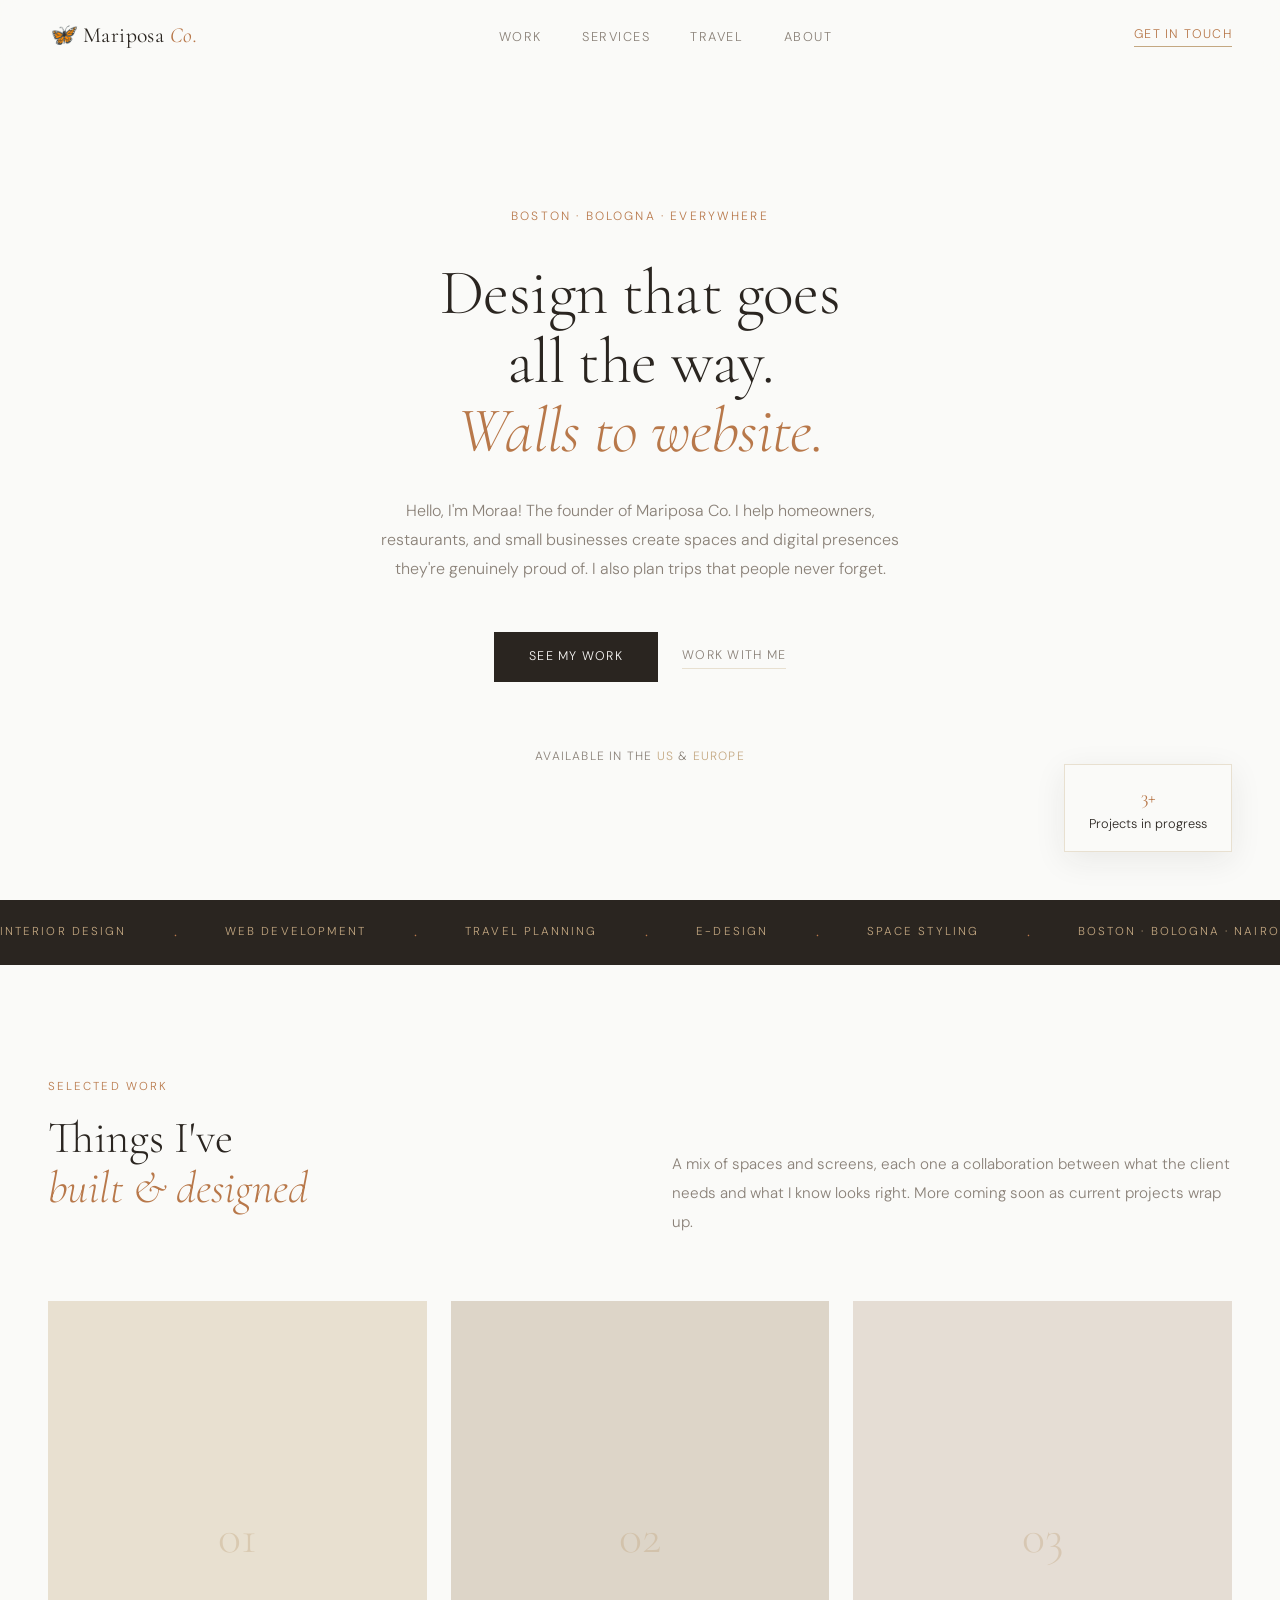
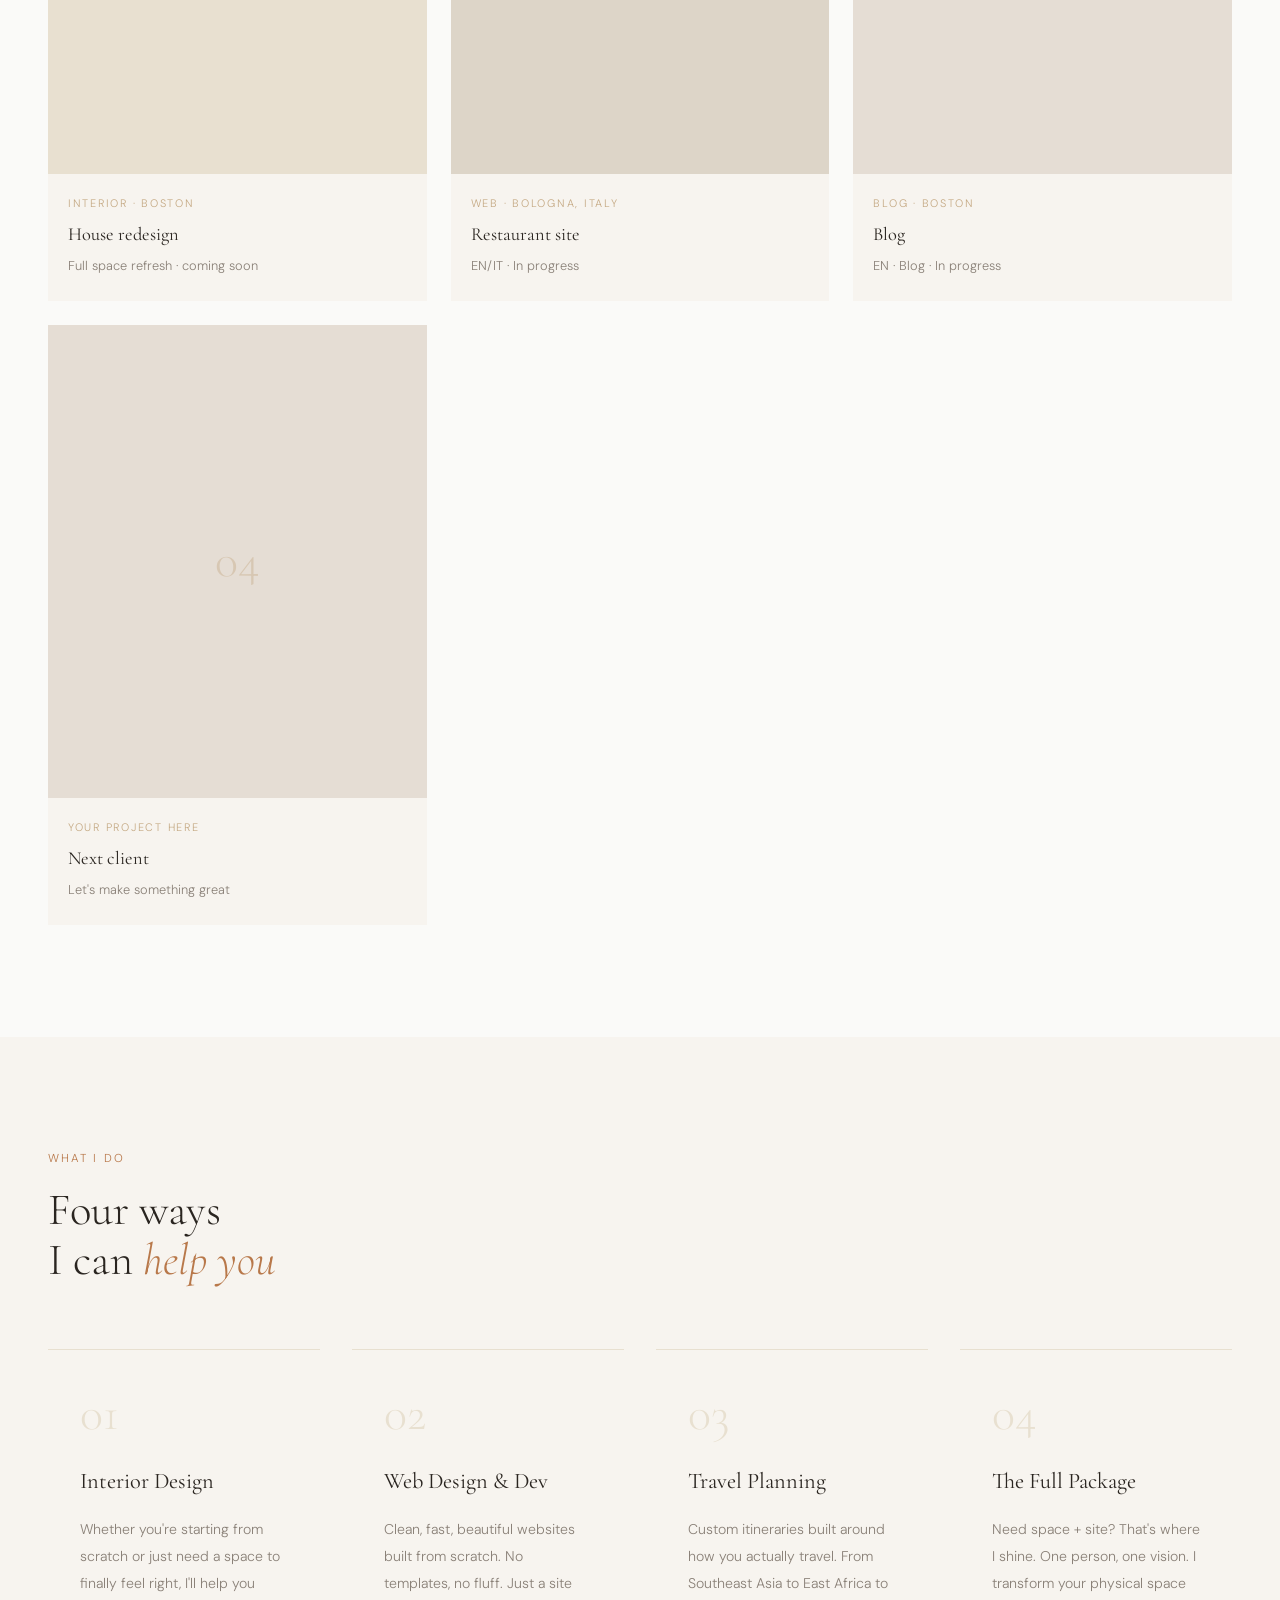
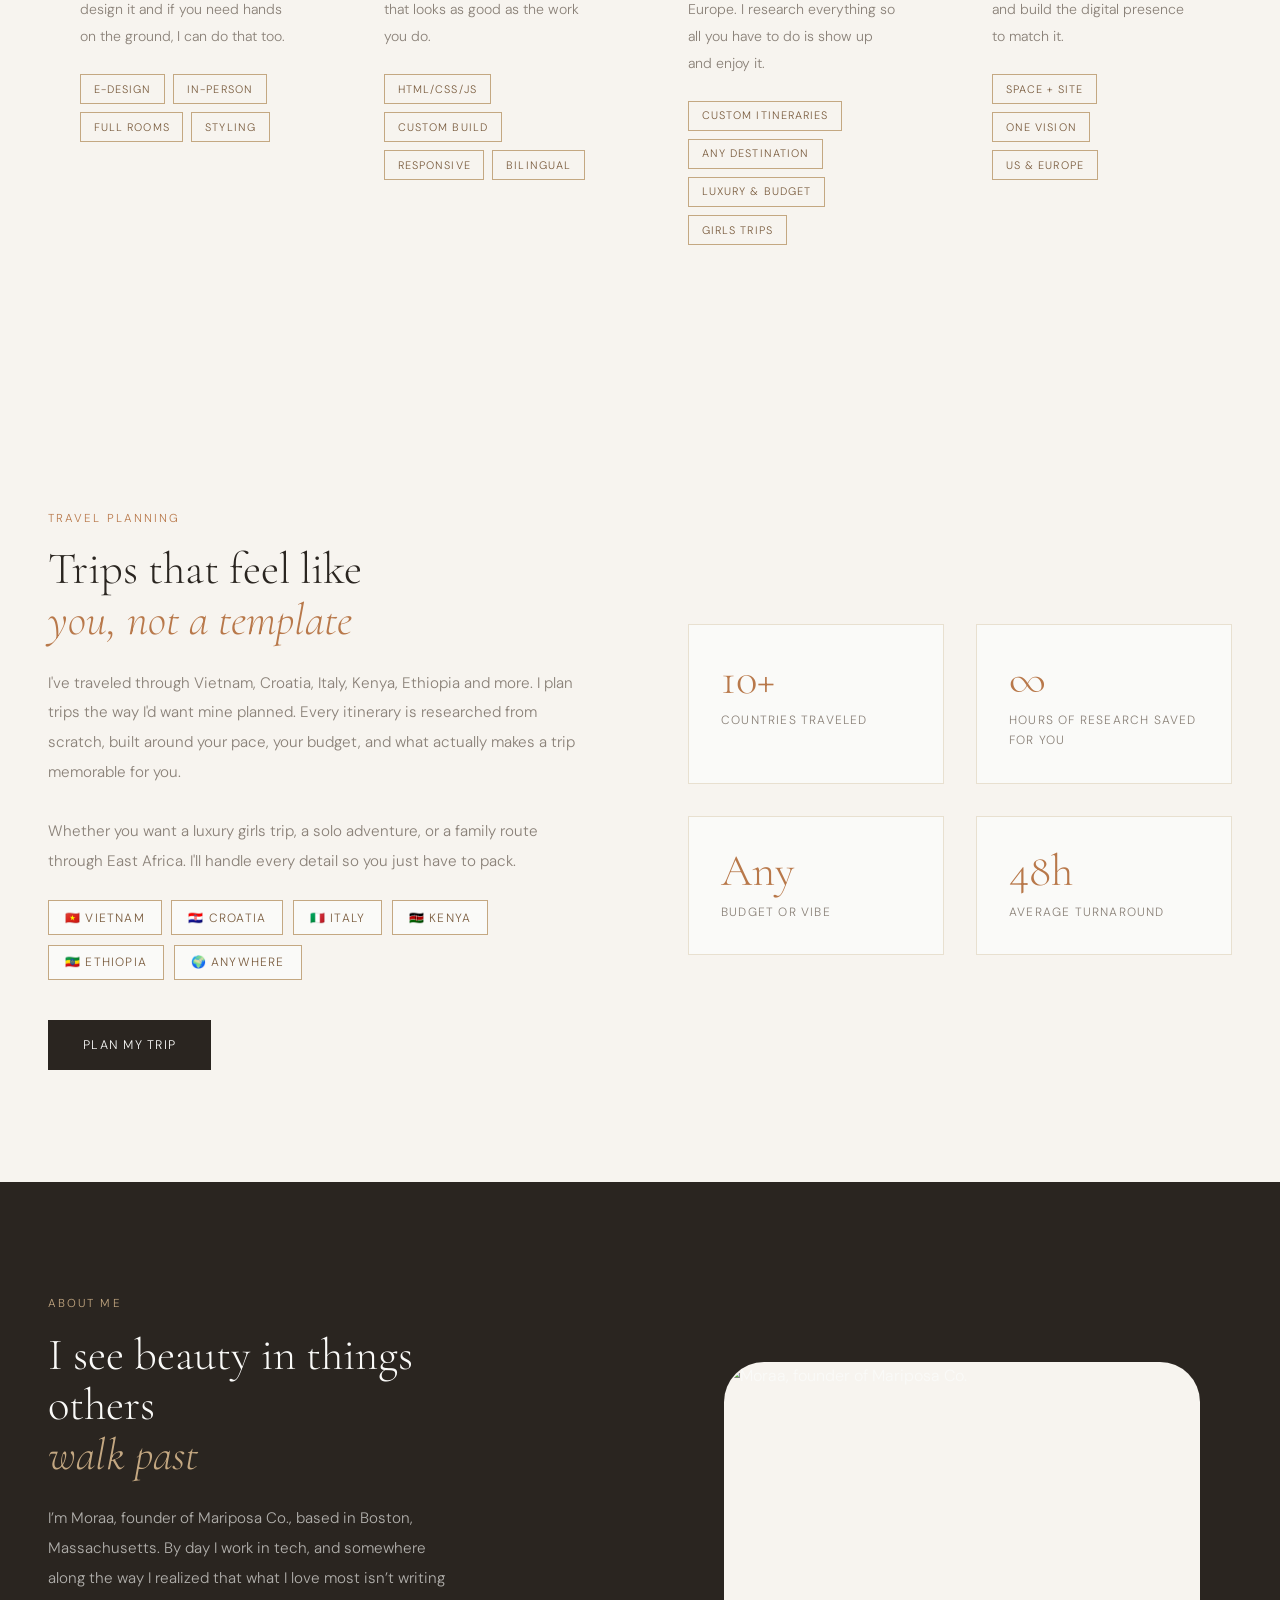
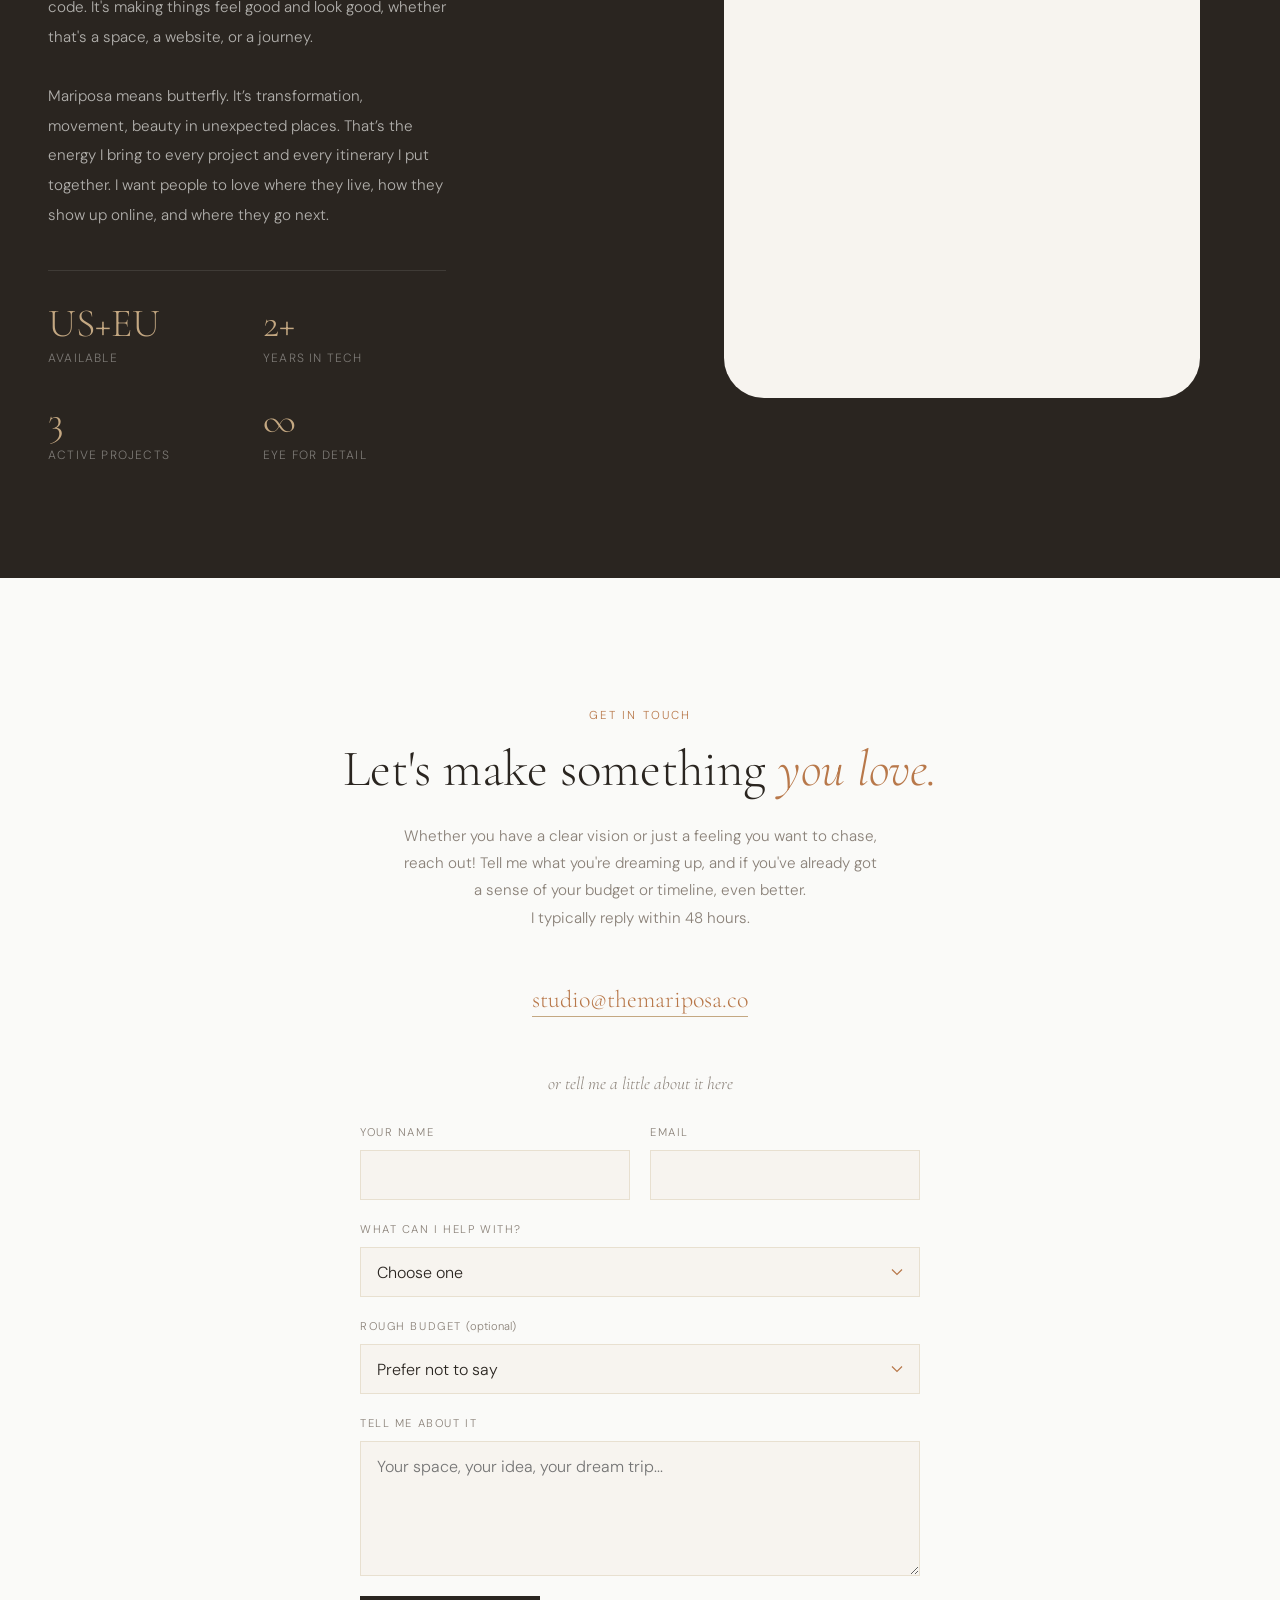
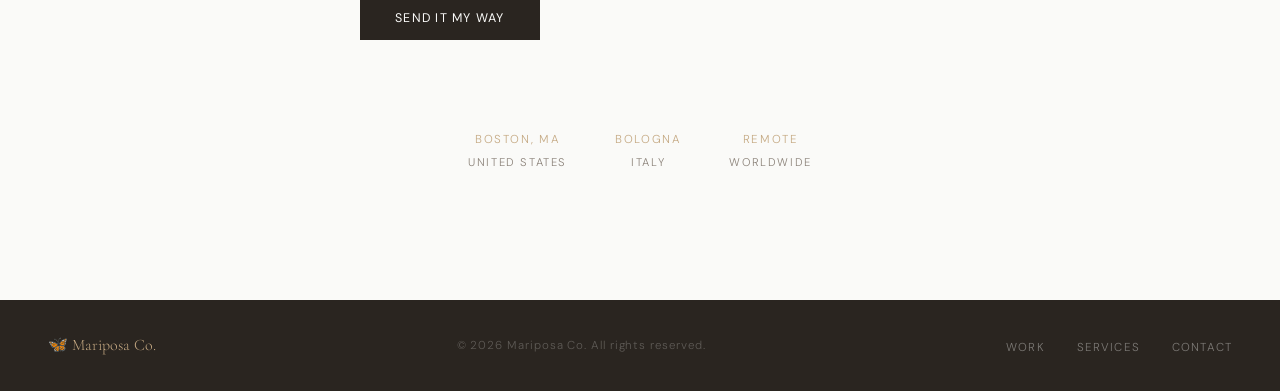
==== commit bdf0a2bd: "Fixing some bugs for mobile Also adding a form as an option" ====
--- a/index.html
+++ b/index.html
@@ -276,6 +276,45 @@
     Whether you have a clear vision or just a feeling you want to chase, reach out! Tell me what you're dreaming up, and if you've already got a sense of your budget or timeline, even better. <br> I typically reply within 48 hours.
   </p>
   <a href="mailto:studio@themariposa.co" class="contact-email reveal">studio@themariposa.co</a>
+
+  <p class="contact-or reveal">or tell me a little about it here</p>
+
+  <form class="contact-form reveal" name="contact" method="POST" data-netlify="true" netlify-honeypot="bot-field">
+    <input type="hidden" name="form-name" value="contact">
+    <p class="form-hidden"><label>Leave this empty <input name="bot-field"></label></p>
+
+    <div class="form-row">
+      <label>Your name <input type="text" name="name" autocomplete="name" required></label>
+      <label>Email <input type="email" name="email" autocomplete="email" required></label>
+    </div>
+
+    <label>What can I help with?
+      <select name="service" required>
+        <option value="" disabled selected>Choose one</option>
+        <option>Interior design</option>
+        <option>A website</option>
+        <option>Travel planning</option>
+        <option>Space + site</option>
+        <option>Not sure yet</option>
+      </select>
+    </label>
+
+    <label><span>Rough budget <span class="optional">(optional)</span></span>
+      <select name="budget">
+        <option value="" selected>Prefer not to say</option>
+        <option>Under $500</option>
+        <option>$500 to $1,500</option>
+        <option>$1,500+</option>
+      </select>
+    </label>
+
+    <label>Tell me about it
+      <textarea name="message" rows="5" required placeholder="Your space, your idea, your dream trip..."></textarea>
+    </label>
+
+    <button type="submit" class="btn-primary">Send it my way</button>
+    <p class="form-status" aria-live="polite"></p>
+  </form>
   <div class="contact-locations reveal">
     <div class="contact-loc">Boston, MA<span>United States</span></div>
     <div class="contact-loc">Bologna<span>Italy</span></div>
@@ -285,7 +324,7 @@
 
 <footer>
   <a href="#" class="footer-logo">🦋 Mariposa Co.</a>
-  <p class="footer-copy">© 2025 Mariposa Co. All rights reserved.</p>
+  <p class="footer-copy">© 2026 Mariposa Co. All rights reserved.</p>
   <ul class="footer-links">
     <li><a href="#work">Work</a></li>
     <li><a href="#services">Services</a></li>
--- a/style.css
+++ b/style.css
@@ -188,7 +188,7 @@
   margin-top: 4rem;
   font-size: 0.75rem;
   letter-spacing: 0.1em;
-  color: var(#8A8178);
+  color: var(--muted);
   text-transform: uppercase;
   opacity: 0;
   animation: fadeUp 0.8s cubic-bezier(0.16, 1, 0.3, 1) 0.8s forwards;
@@ -264,7 +264,7 @@
   overflow: hidden;
   cursor: pointer;
   transition: transform var(--transition);
-  position: sticky;
+  position: relative;
 }
 .work-card:hover { transform: translateY(-4px); }
 .work-card:hover .work-card-overlay { opacity: 1; }
@@ -544,6 +544,65 @@
 }
 .contact-email:hover { color: var(--bark); }
 
+/* CONTACT FORM */
+.contact-or {
+  margin-top: 3rem;
+  font-family: var(--serif);
+  font-style: italic;
+  font-size: 1.1rem;
+  color: var(--muted);
+}
+.contact-form {
+  max-width: 560px;
+  margin: 1.5rem auto 0;
+  text-align: left;
+  display: grid;
+  gap: 1.25rem;
+}
+.form-row { display: grid; grid-template-columns: 1fr 1fr; gap: 1.25rem; }
+.contact-form label {
+  display: flex;
+  flex-direction: column;
+  gap: 0.5rem;
+  font-size: 0.7rem;
+  letter-spacing: 0.14em;
+  text-transform: uppercase;
+  color: var(--muted);
+}
+.contact-form input,
+.contact-form select,
+.contact-form textarea {
+  font-family: var(--sans);
+  font-size: 1rem; /* 16px keeps iPhones from zooming in on tap */
+  font-weight: 300;
+  color: var(--charcoal);
+  background-color: var(--cream);
+  border: 0.5px solid var(--sand);
+  border-radius: 0;
+  padding: 0.85rem 1rem;
+  text-transform: none;
+  letter-spacing: normal;
+  -webkit-appearance: none;
+  appearance: none;
+  width: 100%;
+  transition: border-color var(--transition);
+}
+.contact-form select {
+  background-image: url("data:image/svg+xml,%3Csvg xmlns='http://www.w3.org/2000/svg' width='12' height='8' fill='none'%3E%3Cpath d='M1 1.5l5 5 5-5' stroke='%23B8784A' stroke-width='1.2'/%3E%3C/svg%3E");
+  background-repeat: no-repeat;
+  background-position: right 1rem center;
+  padding-right: 2.5rem;
+}
+.contact-form input:focus,
+.contact-form select:focus,
+.contact-form textarea:focus { outline: none; border-color: var(--clay); }
+.contact-form textarea { resize: vertical; }
+.contact-form button { justify-self: start; border: none; cursor: pointer; }
+.contact-form button:disabled { opacity: 0.5; cursor: default; }
+.optional { text-transform: none; letter-spacing: 0; }
+.form-hidden { display: none; }
+.form-status { font-size: 0.9rem; color: var(--bark); min-height: 1.5em; }
+
 .contact-locations {
   margin-top: 3rem;
   display: flex;
@@ -631,8 +690,40 @@
   .services-grid { grid-template-columns: 1fr 1fr; }
   .travel-inner { grid-template-columns: 1fr; gap: 3rem; }
   .about { grid-template-columns: 1fr; padding: 4rem 1.5rem; }
-  .about-right { height: 280px; }
+  /* photo box: drop the fixed desktop width and offset so it fits the screen */
+  .about { grid-template-columns: minmax(0, 1fr); gap: 3rem; }
+  .about > * { min-width: 0; }
+  .about-right {
+    width: 100%;
+    max-width: 380px;
+    height: auto;
+    margin: 0 auto;
+    padding: 0;
+    justify-content: center;
+  }
+  .about-photo {
+    height: auto;
+    aspect-ratio: 433 / 577;
+    object-fit: cover;
+    border-radius: 28px;
+  }
   section { padding: 5rem 1.5rem; }
   .contact-locations { flex-direction: column; gap: 1.2rem; align-items: center; }
   footer { flex-direction: column; gap: 1rem; text-align: center; }
+
+  /* hero tag joins the normal flow instead of floating over the text */
+  .hero-tag { position: static; margin-top: 2.5rem; }
+}
+
+@media (max-width: 600px) {
+  .work-grid, .services-grid { grid-template-columns: 1fr; }
+  .hero-actions { flex-direction: column; gap: 1.25rem; }
+  .travel-stat-grid { gap: 1rem; }
+  .travel-stat { padding: 1.5rem 1.25rem; }
+  .travel-stat-num { font-size: 2.2rem; }
+  .about-stats { gap: 1.5rem; }
+  .stat-num { font-size: 2rem; }
+  .contact-email { font-size: 1.2rem; overflow-wrap: anywhere; }
+  .form-row { grid-template-columns: 1fr; }
+  .contact-form button { justify-self: stretch; }
 }
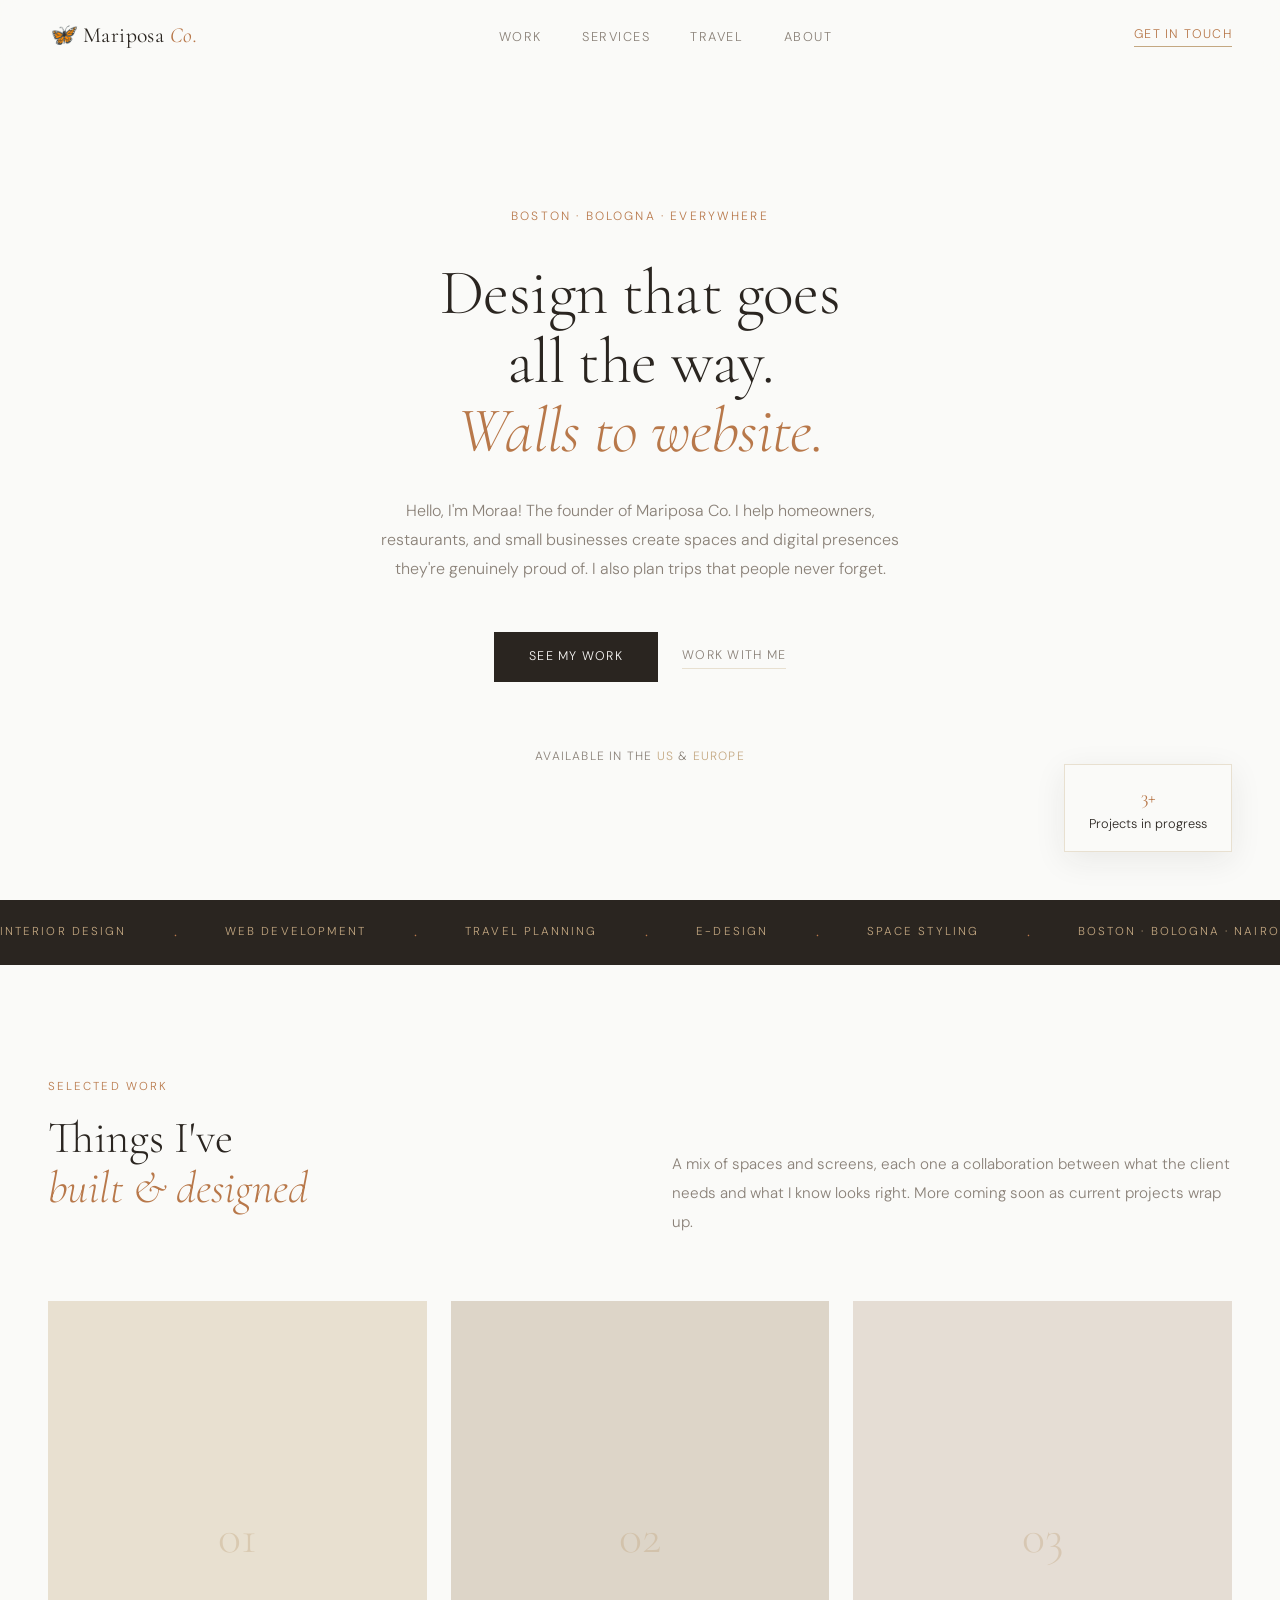
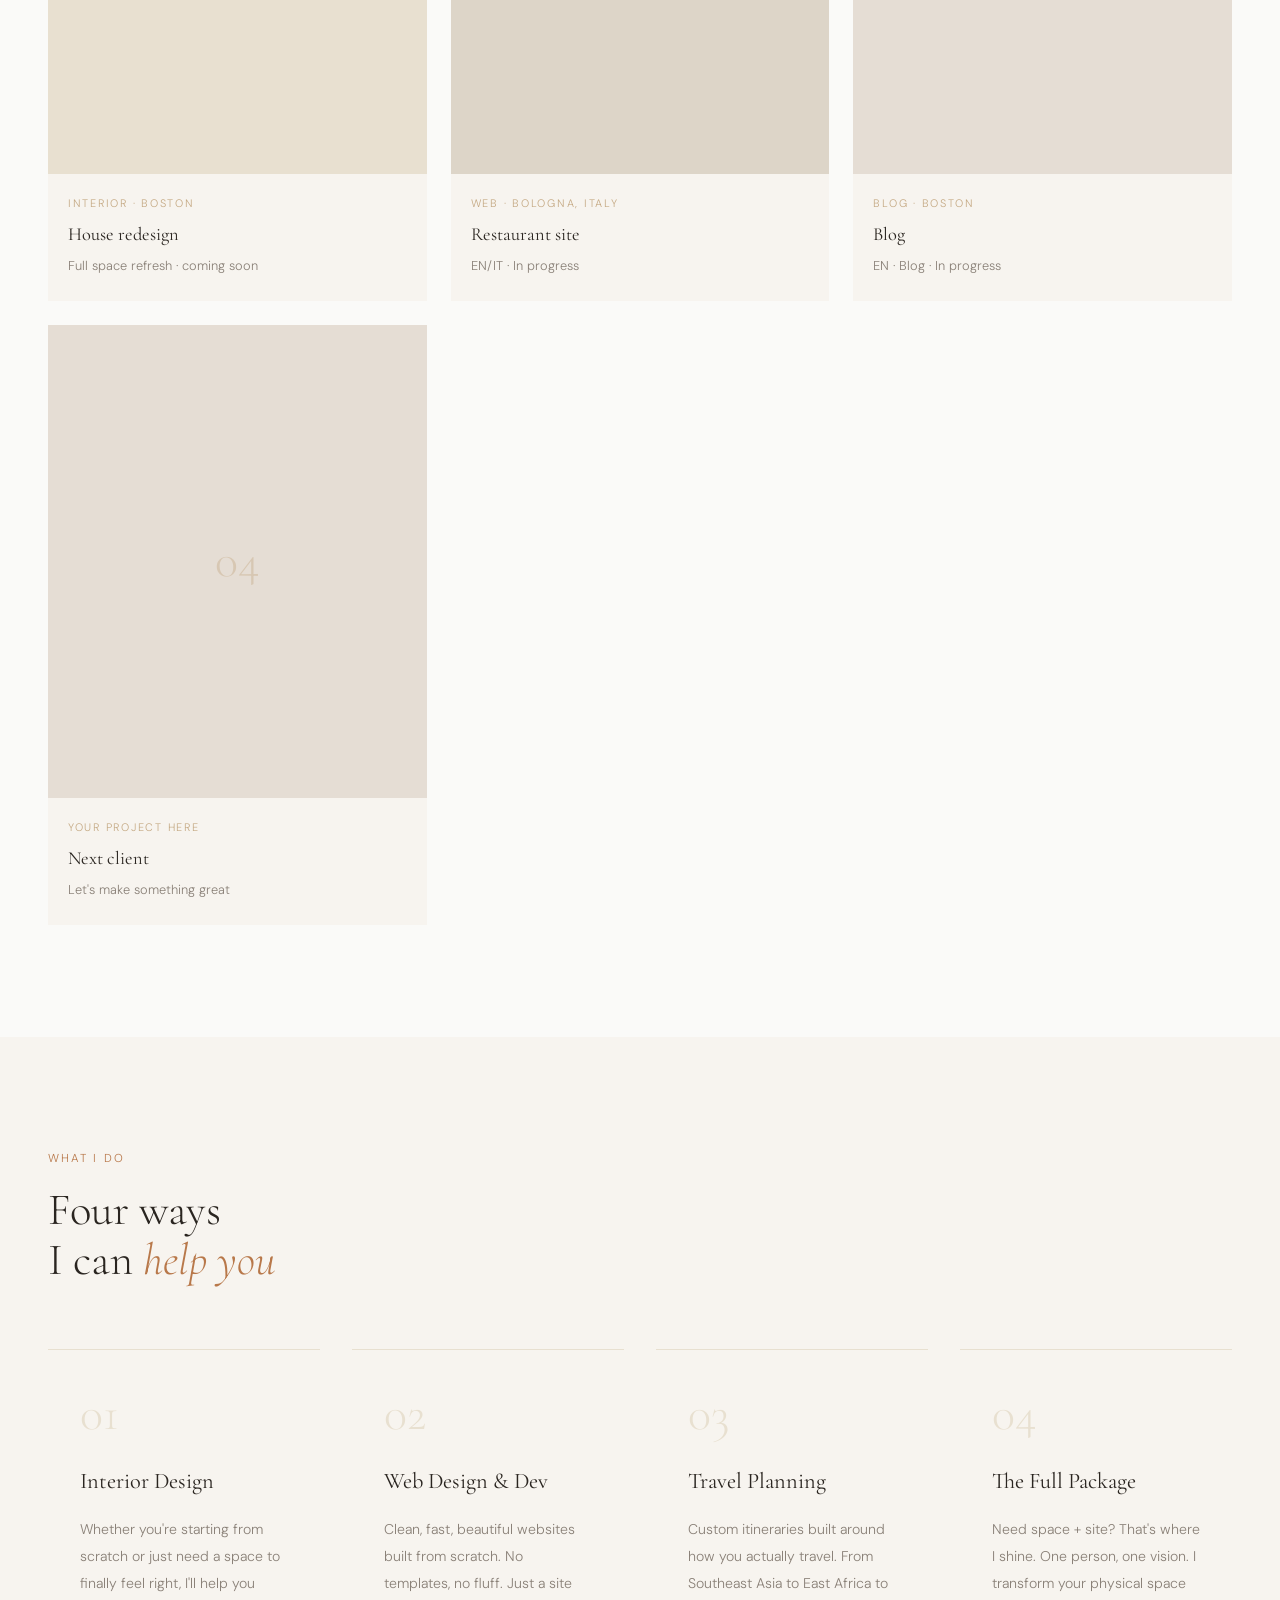
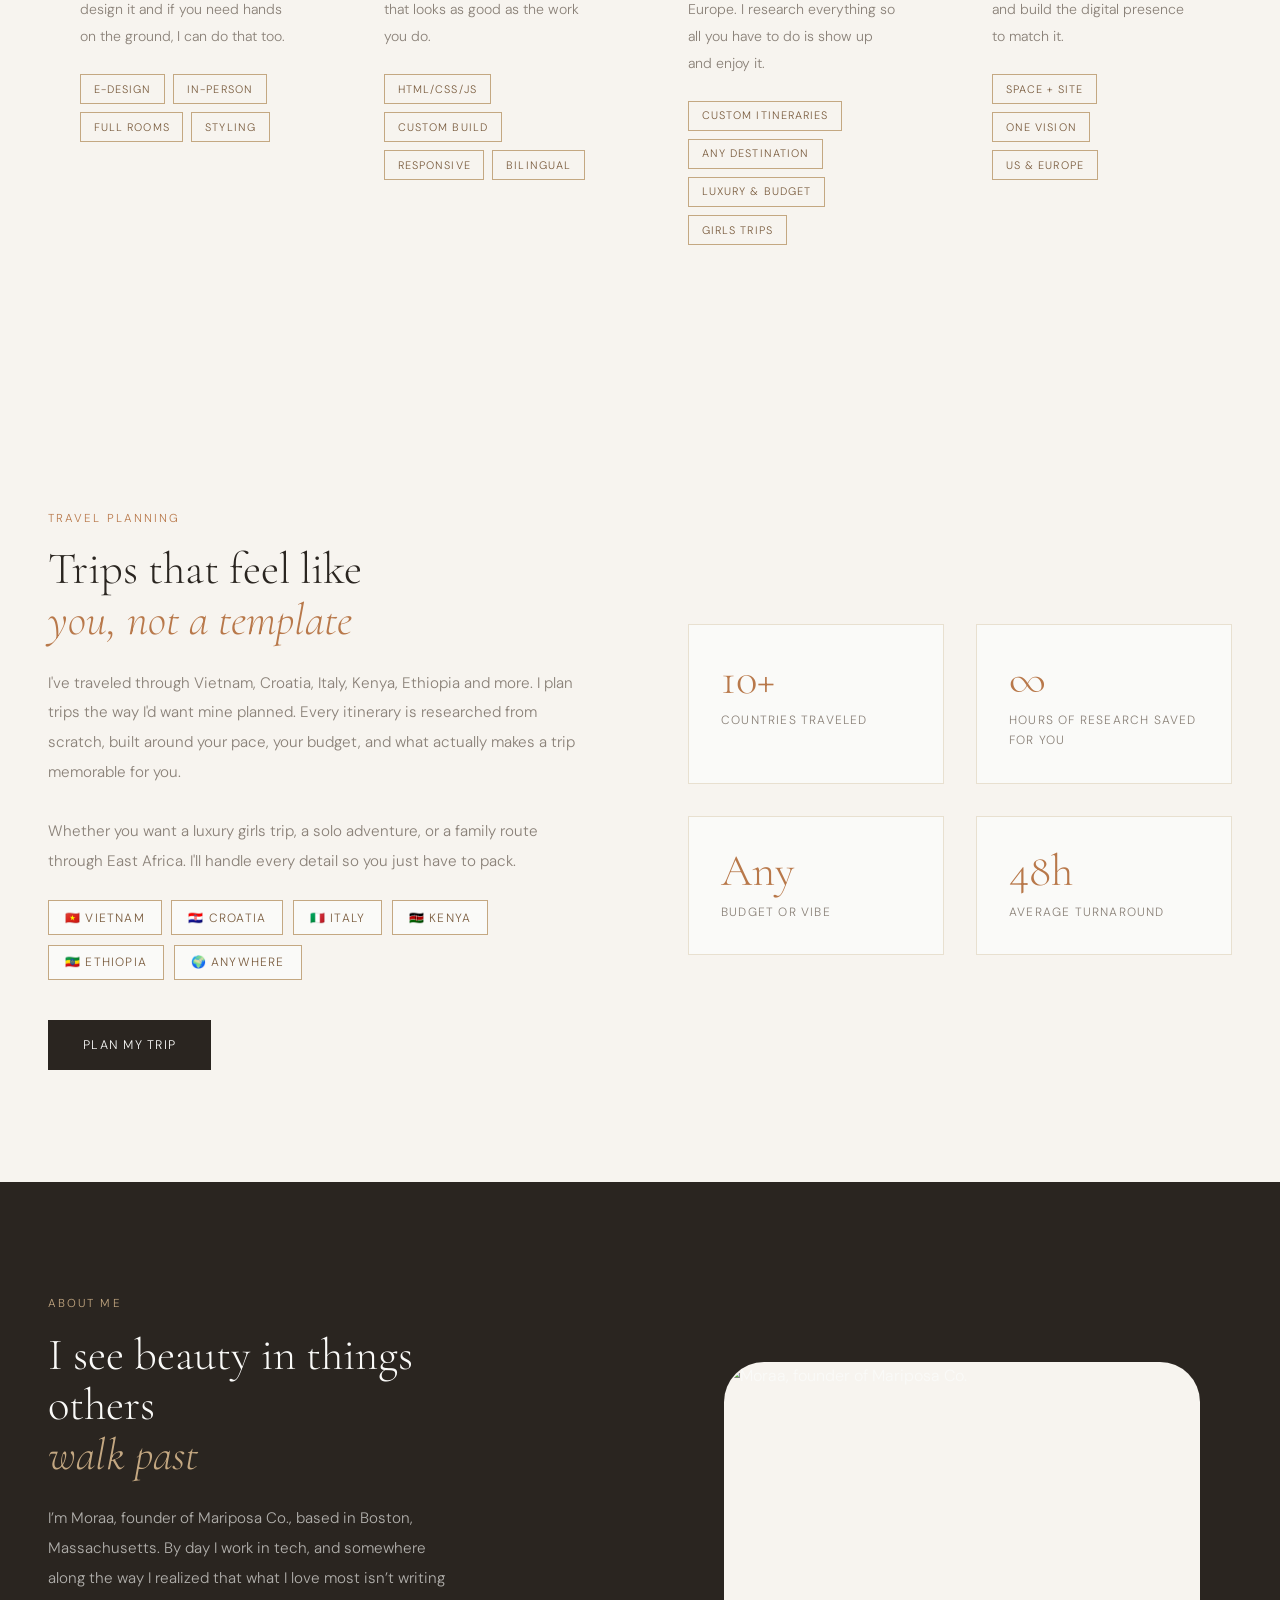
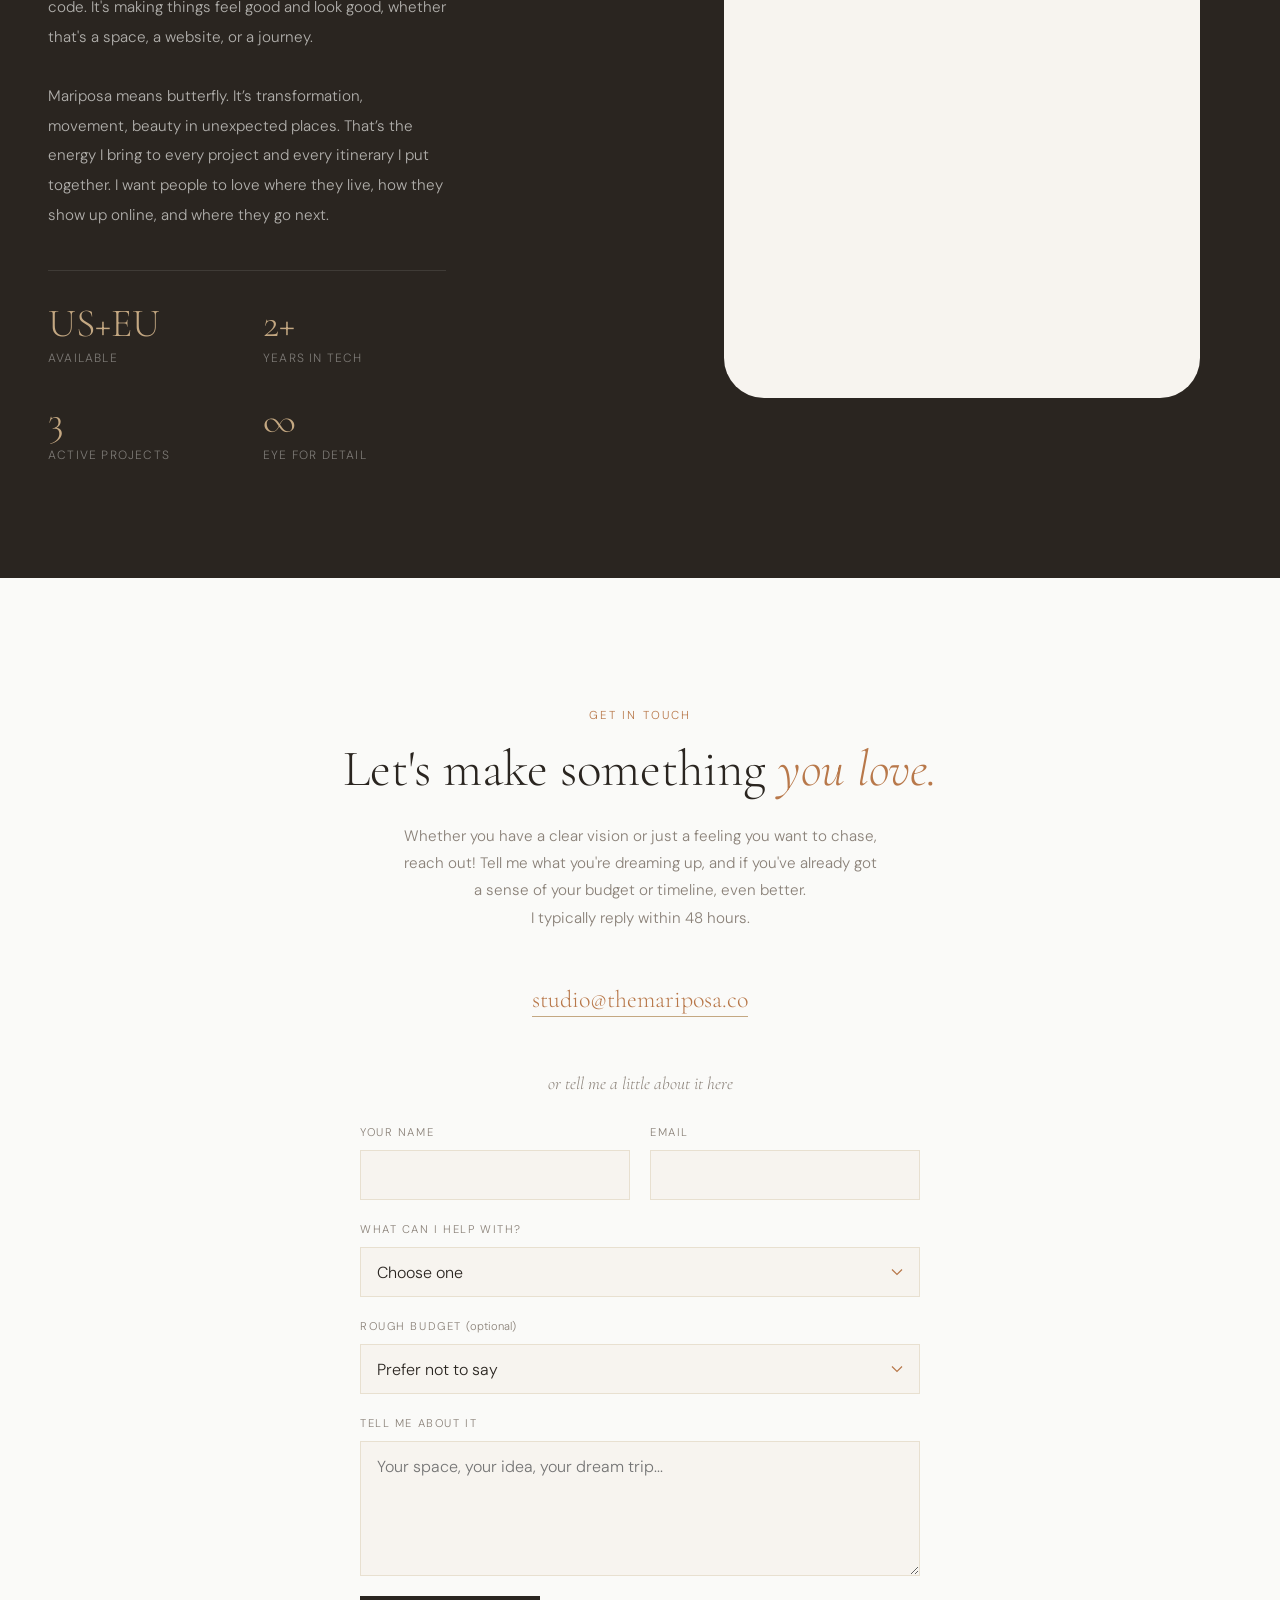
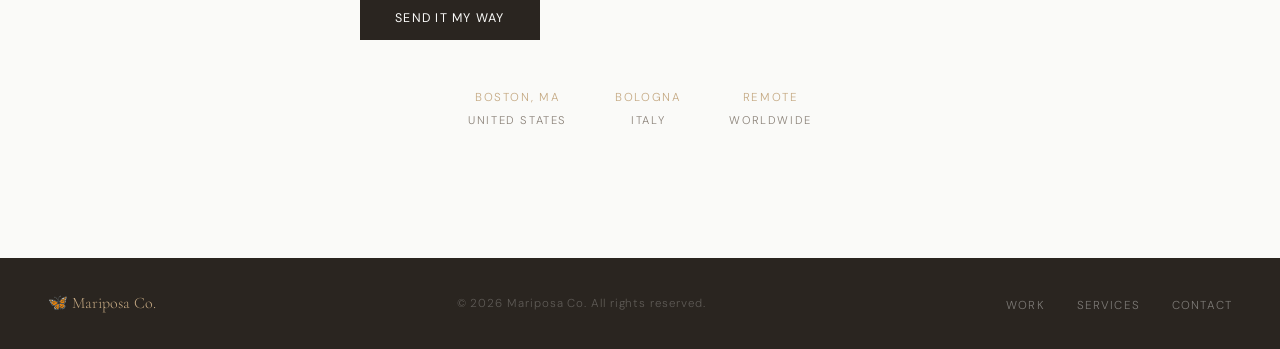
==== commit 9d718f1a: "Fixing the errors for the form to match the website" ====
--- a/index.html
+++ b/index.html
@@ -279,7 +279,7 @@
 
   <p class="contact-or reveal">or tell me a little about it here</p>
 
-  <form class="contact-form reveal" name="contact" method="POST" data-netlify="true" netlify-honeypot="bot-field">
+  <form class="contact-form reveal" name="contact" method="POST" data-netlify="true" netlify-honeypot="bot-field" novalidate>
     <input type="hidden" name="form-name" value="contact">
     <p class="form-hidden"><label>Leave this empty <input name="bot-field"></label></p>
 
--- a/style.css
+++ b/style.css
@@ -9,6 +9,8 @@
   --charcoal: #2A2520;
   --muted: #8A8178;
   --accent: #B8784A;
+  --error: #A3442B;       /* deep terracotta, readable on cream */
+  --error-bg: #F8EAE4;
   --serif: 'Cormorant Garamond', Georgia, serif;
   --sans: 'DM Sans', sans-serif;
   --transition: 0.4s cubic-bezier(0.16, 1, 0.3, 1);
@@ -602,6 +604,43 @@
 .optional { text-transform: none; letter-spacing: 0; }
 .form-hidden { display: none; }
 .form-status { font-size: 0.9rem; color: var(--bark); min-height: 1.5em; }
+.form-status:empty { display: none; }
+.form-status.is-success,
+.form-status.is-error {
+  padding: 0.85rem 1rem;
+  border-left: 2px solid currentColor;
+  background: var(--cream);
+}
+.form-status.is-success { color: var(--bark); }
+.form-status.is-error { color: var(--error); background: var(--error-bg); }
+
+/* inline field errors */
+.field-error {
+  display: flex;
+  align-items: flex-start;
+  gap: 0.45rem;
+  font-size: 0.82rem;
+  font-weight: 400;
+  color: var(--error);
+  text-transform: none;
+  letter-spacing: normal;
+}
+.field-error::before {
+  content: "";
+  flex: none;
+  width: 6px;
+  height: 6px;
+  margin-top: 0.5em;
+  border-radius: 50%;
+  background: currentColor;
+}
+.field-error[hidden] { display: none; }
+.contact-form .is-invalid,
+.contact-form .is-invalid:focus {
+  border-color: var(--error);
+  border-width: 1px;
+  background-color: var(--error-bg);
+}
 
 .contact-locations {
   margin-top: 3rem;
